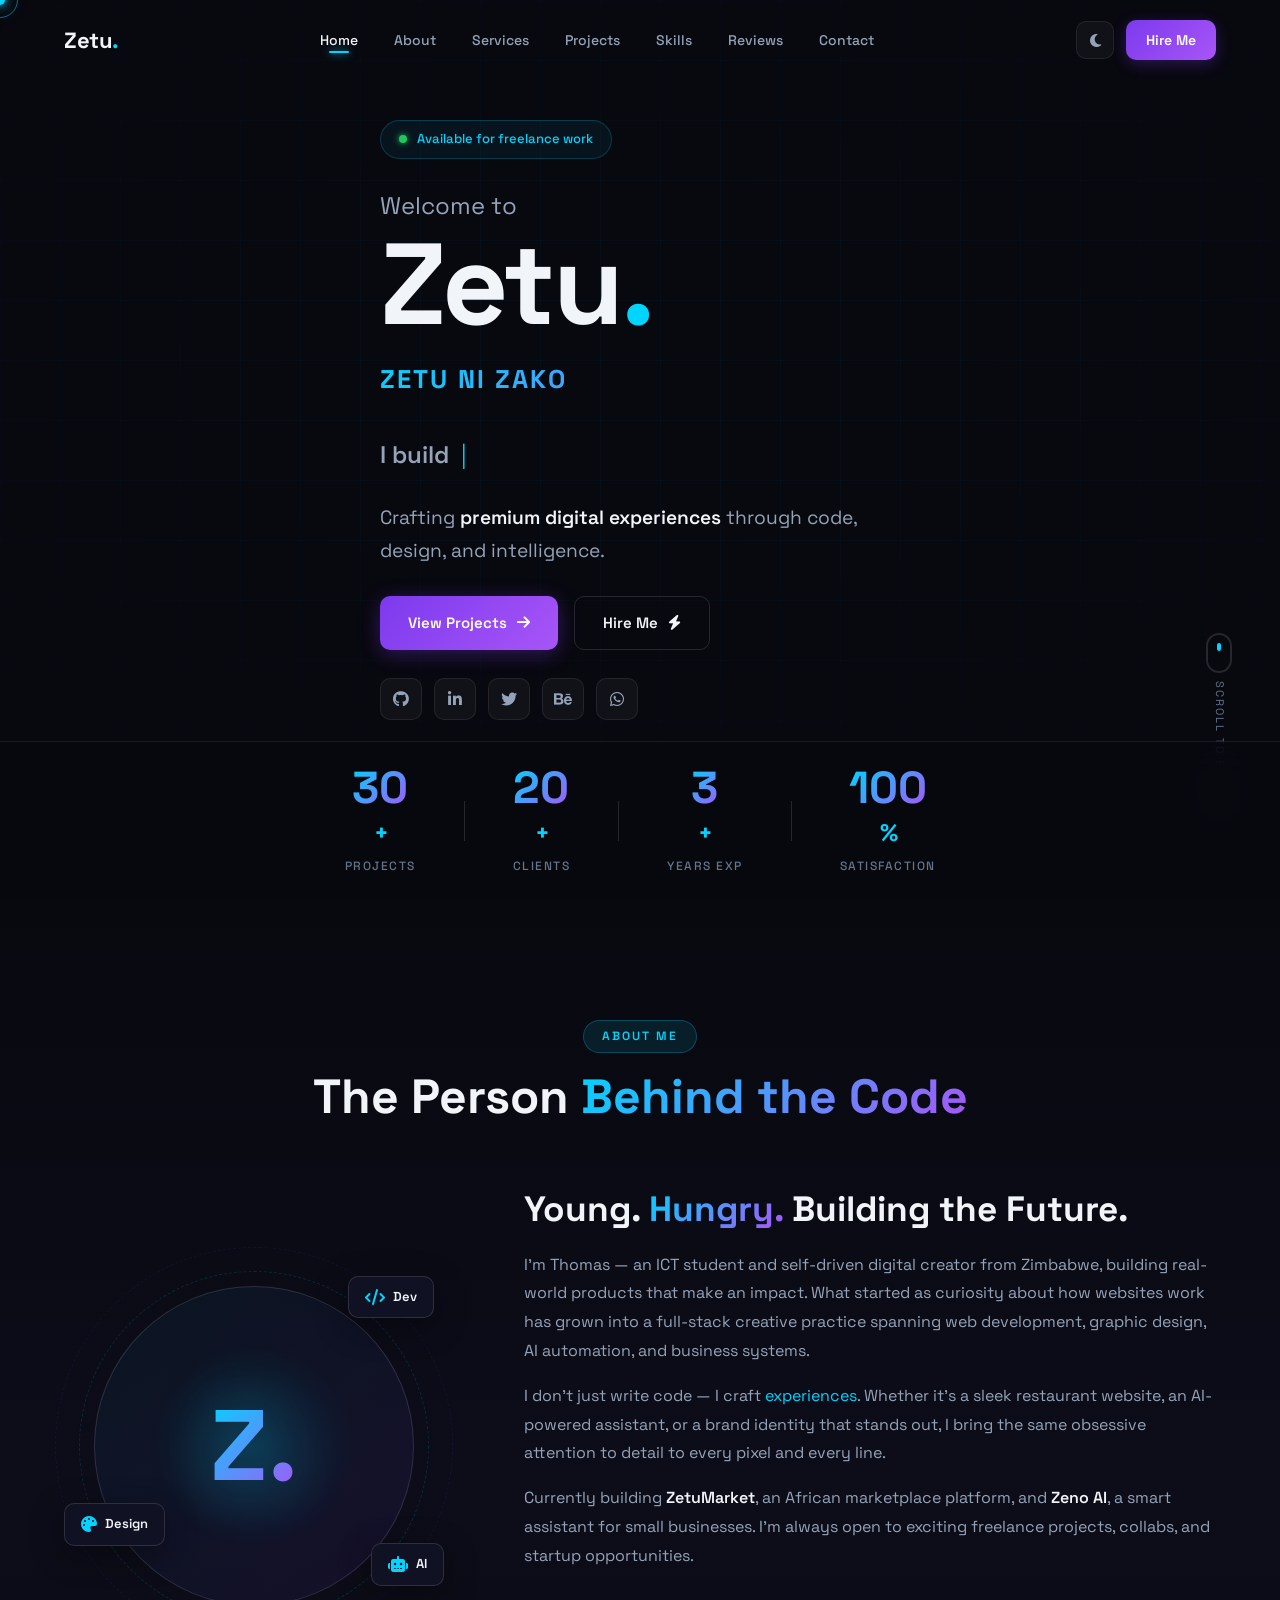
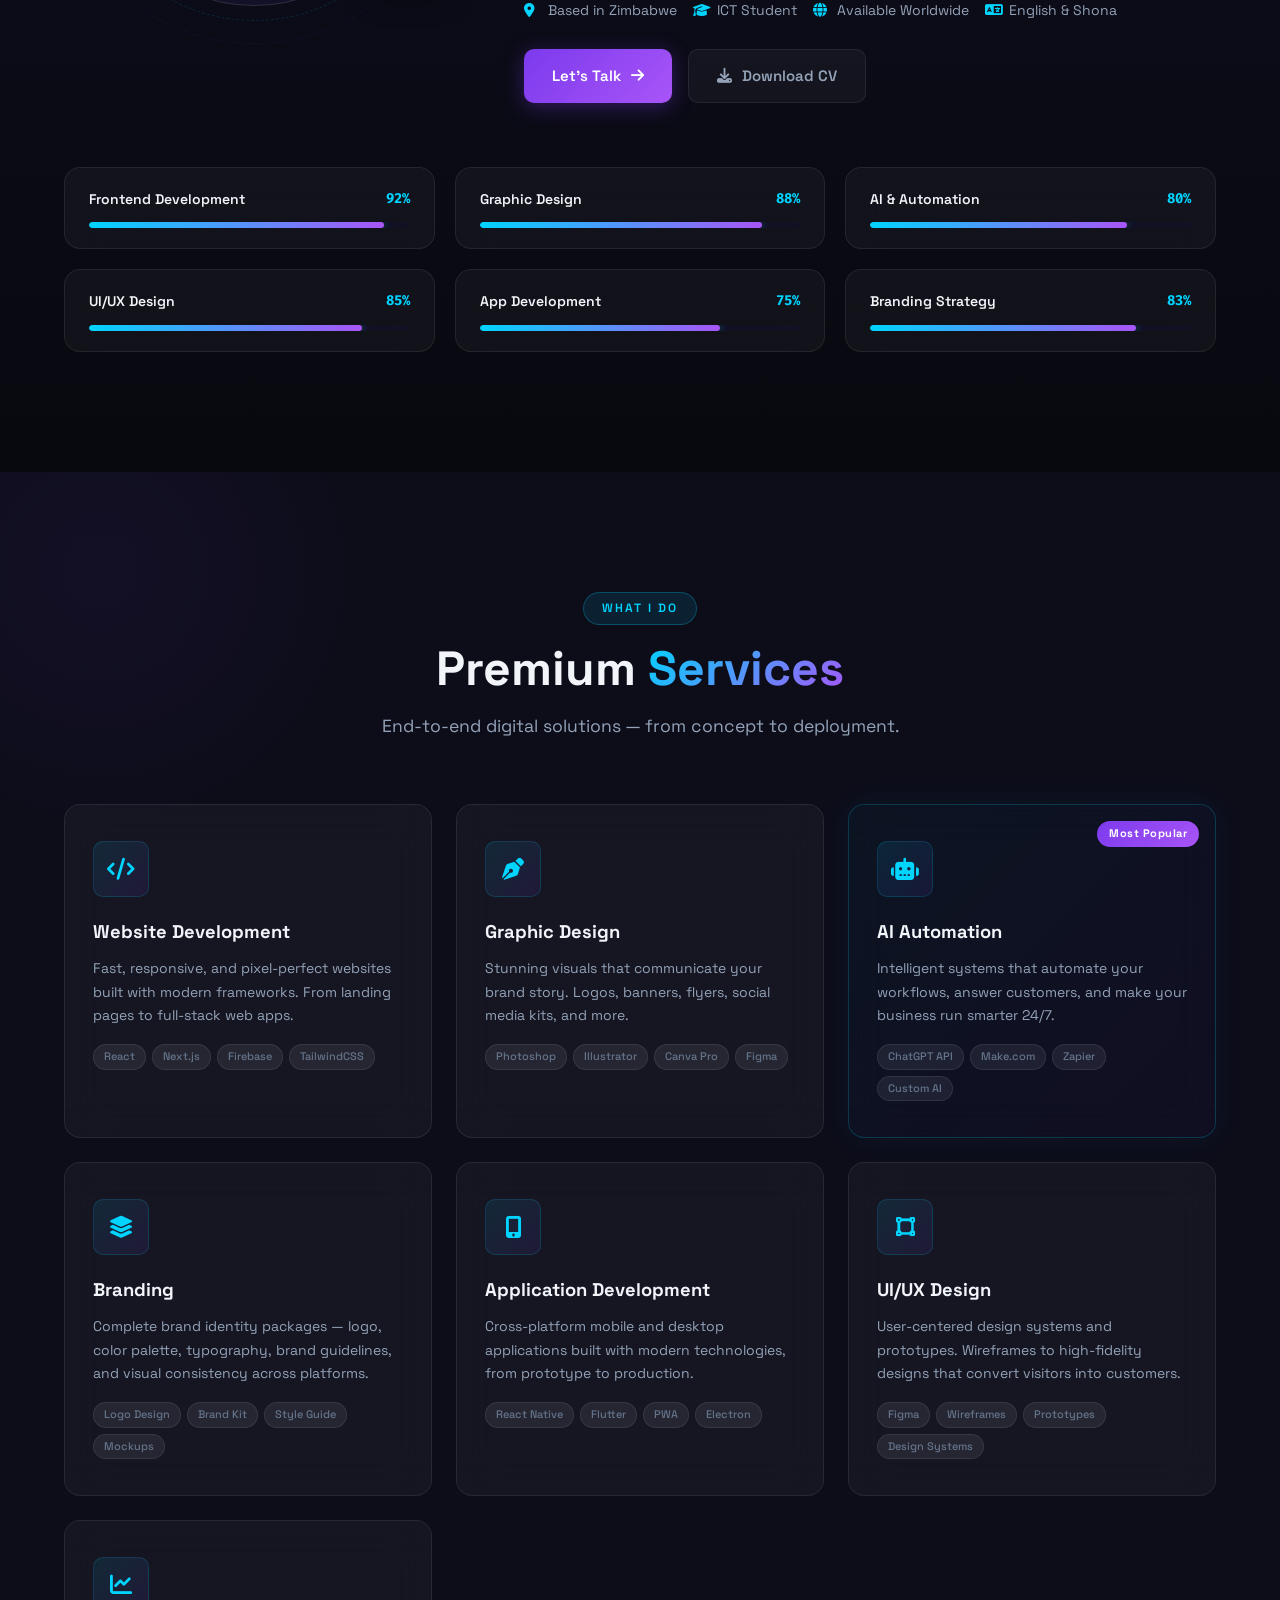
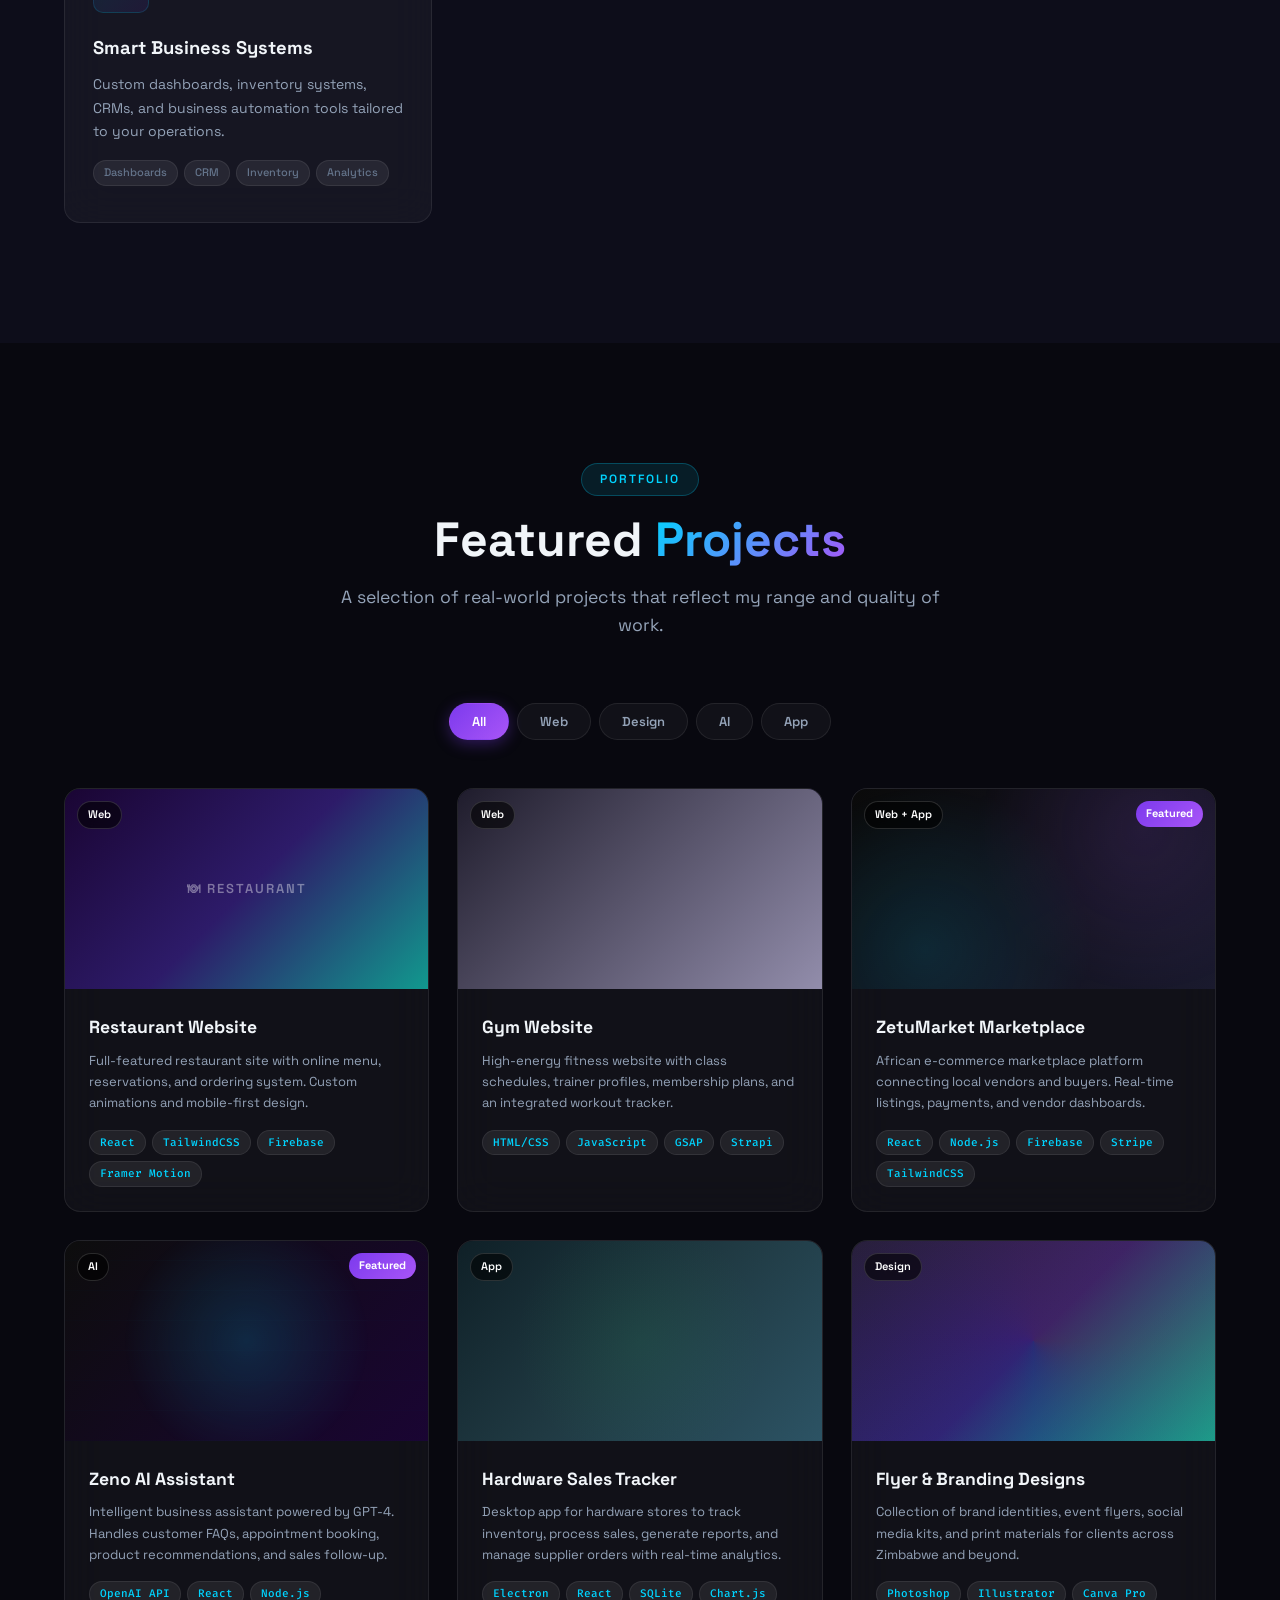
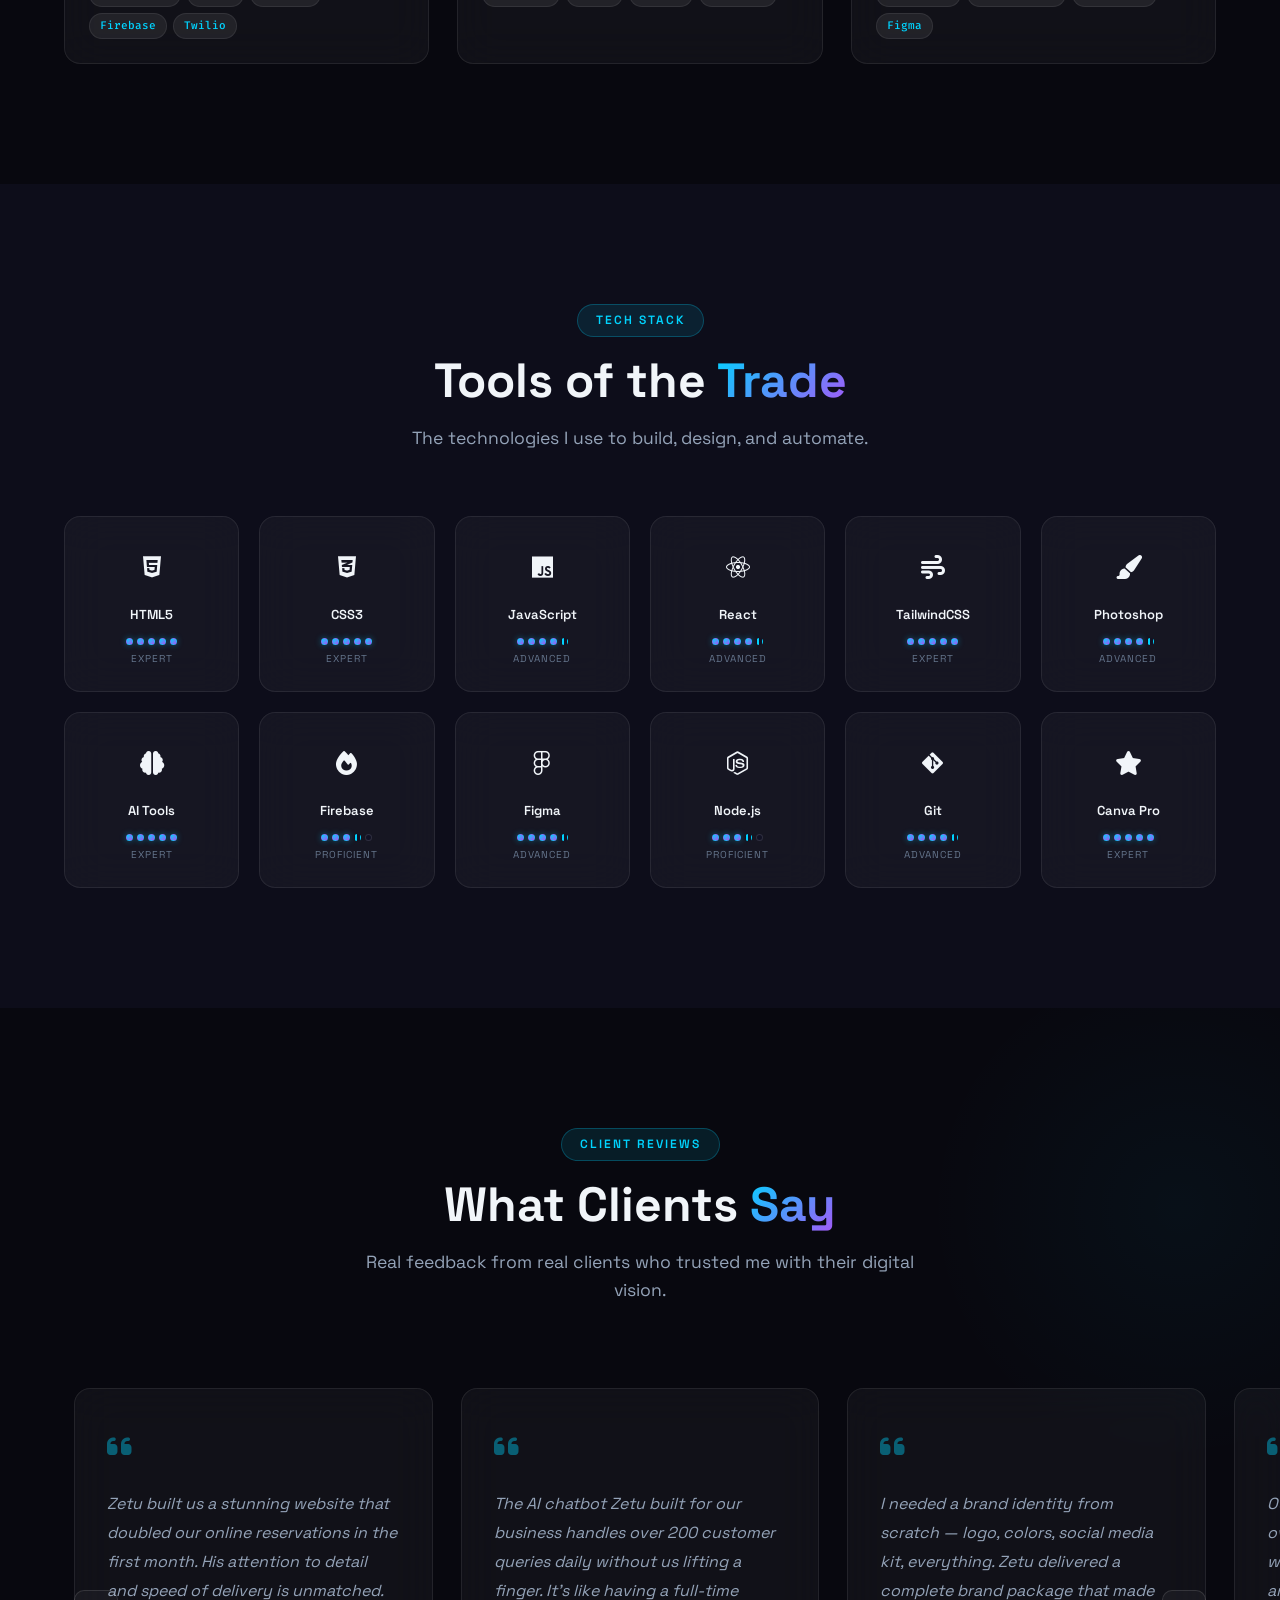
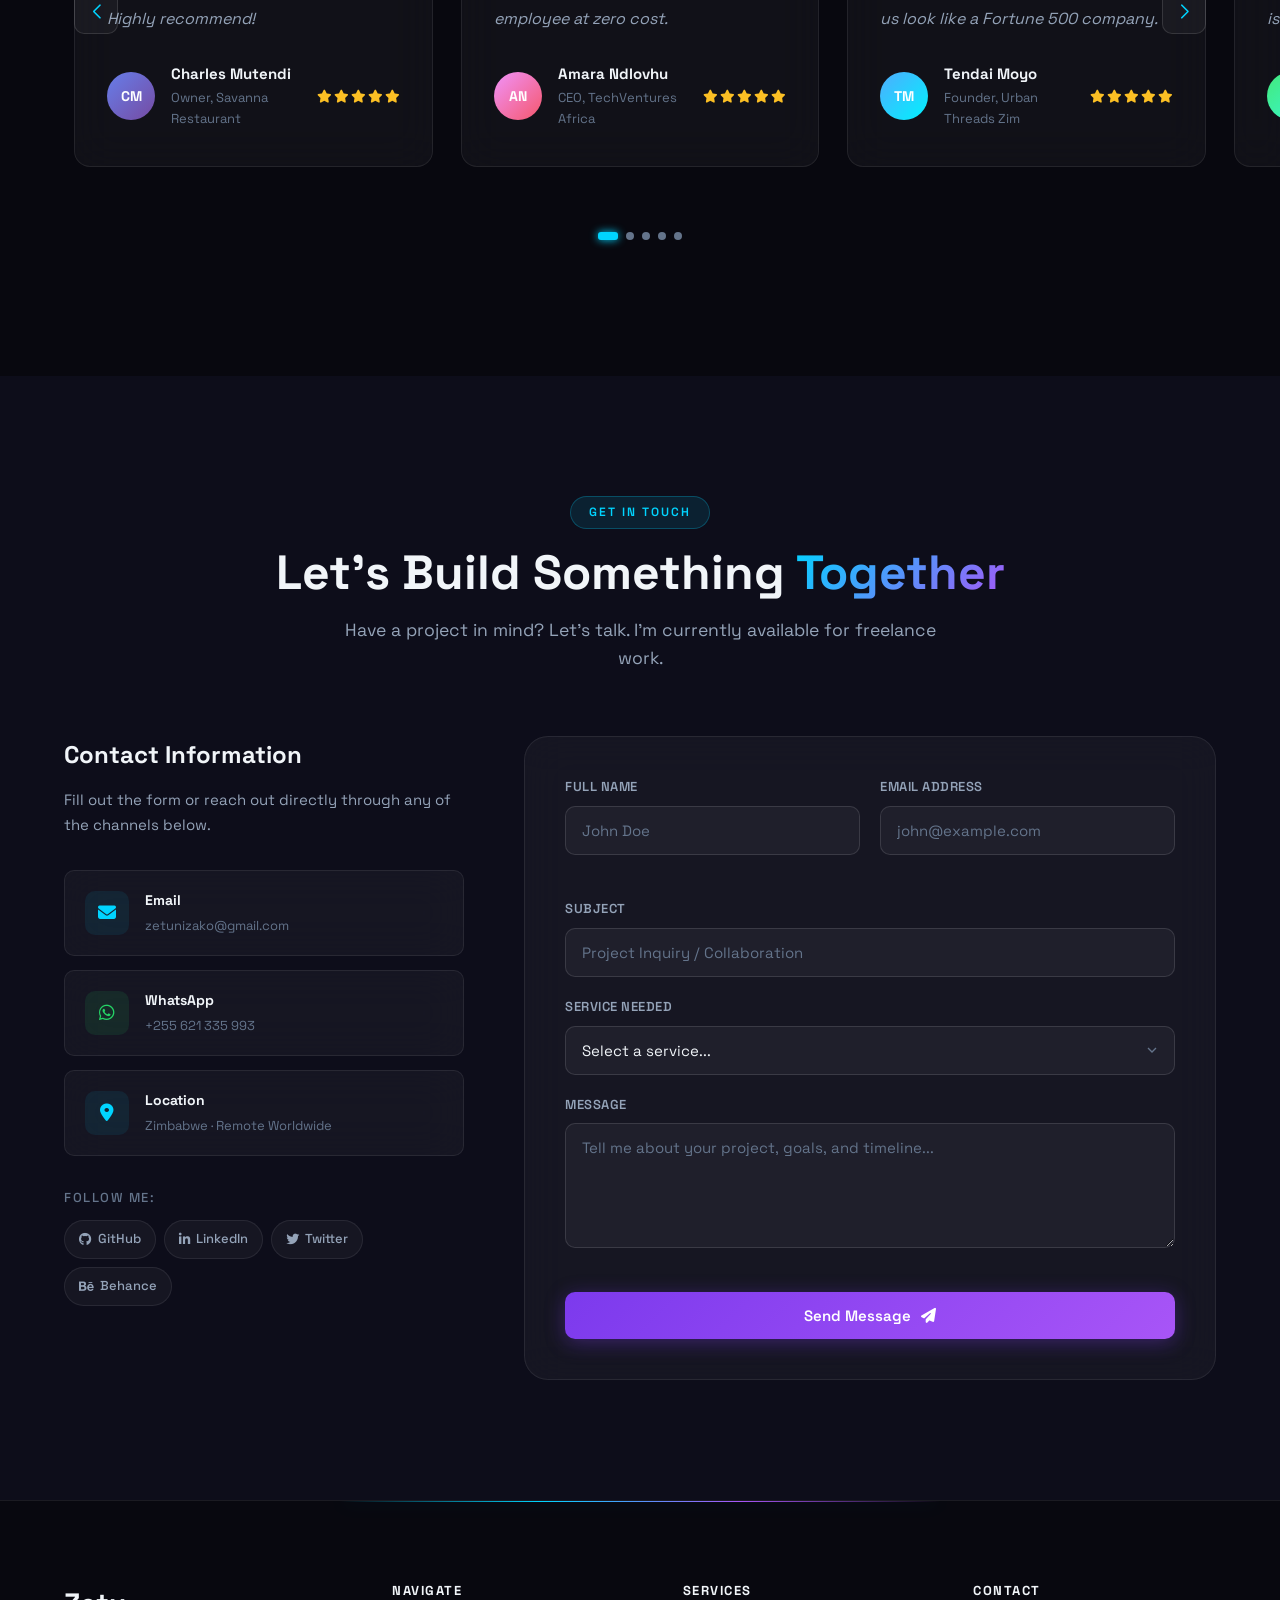
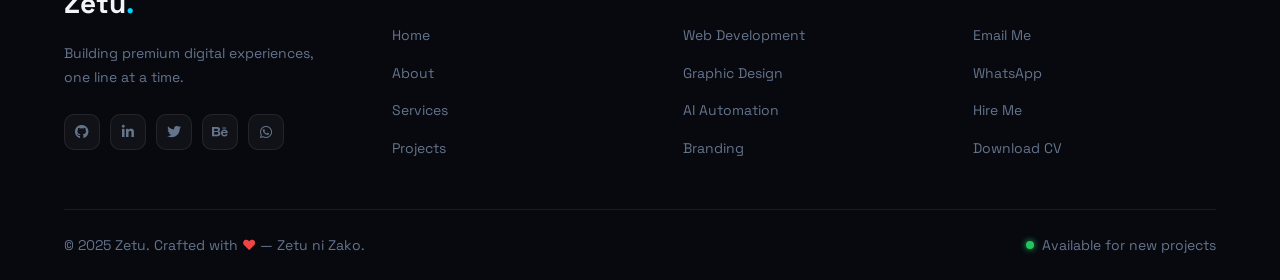
==== index.html @ 1395c2ac "Add files via upload" ====
<!DOCTYPE html>
<html lang="en" data-theme="dark">
<head>
  <meta charset="UTF-8" />
  <meta name="viewport" content="width=device-width, initial-scale=1.0" />
  <title>Zetu — Premium Digital Agency | Zetu ni Zako</title>
  <meta name="description" content="Zetu — Frontend Developer, Graphic Designer, AI Automation Builder. Zetu ni Zako. Building premium digital experiences." />

  <!-- Fonts -->
  <link rel="preconnect" href="https://fonts.googleapis.com" />
  <link rel="preconnect" href="https://fonts.gstatic.com" crossorigin />
  <link href="https://fonts.googleapis.com/css2?family=Inter:wght@300;400;500;600;700;800;900&family=Space+Grotesk:wght@300;400;500;600;700&family=Fira+Code:wght@400;500&display=swap" rel="stylesheet" />

  <!-- Icons -->
  <link rel="stylesheet" href="https://cdnjs.cloudflare.com/ajax/libs/font-awesome/6.5.0/css/all.min.css" />

  <!-- AOS Scroll Animations -->
  <link rel="stylesheet" href="https://unpkg.com/aos@2.3.1/dist/aos.css" />

  <!-- Swiper Slider -->
  <link rel="stylesheet" href="https://cdn.jsdelivr.net/npm/swiper@11/swiper-bundle.min.css" />

  <link rel="stylesheet" href="css/style.css" />
</head>
<body>

  <!-- ═══════════════════════════════════════════════
       LOADING SCREEN
  ═══════════════════════════════════════════════ -->
  <div id="loader">
    <div class="loader-inner">
      <div class="loader-logo">
        <span class="loader-t">Z</span><span class="loader-dot">.</span>
      </div>
      <div class="loader-bar">
        <div class="loader-fill"></div>
      </div>
      <p class="loader-text">Initializing Experience...</p>
    </div>
  </div>

  <!-- CUSTOM CURSOR -->
  <div id="cursor"></div>
  <div id="cursor-follower"></div>

  <!-- ═══════════════════════════════════════════════
       NAVIGATION
  ═══════════════════════════════════════════════ -->
  <nav id="navbar">
    <div class="nav-container">
      <a href="#home" class="nav-logo">
        <span class="logo-text">Zetu<span class="logo-dot">.</span></span>
      </a>

      <ul class="nav-links" id="nav-links">
        <li><a href="#home" class="nav-link active">Home</a></li>
        <li><a href="#about" class="nav-link">About</a></li>
        <li><a href="#services" class="nav-link">Services</a></li>
        <li><a href="#projects" class="nav-link">Projects</a></li>
        <li><a href="#skills" class="nav-link">Skills</a></li>
        <li><a href="#testimonials" class="nav-link">Reviews</a></li>
        <li><a href="#contact" class="nav-link">Contact</a></li>
      </ul>

      <div class="nav-actions">
        <button id="theme-toggle" class="theme-btn" aria-label="Toggle theme">
          <i class="fas fa-moon" id="theme-icon"></i>
        </button>
        <a href="#contact" class="nav-cta">Hire Me</a>
        <button class="hamburger" id="hamburger" aria-label="Menu">
          <span></span><span></span><span></span>
        </button>
      </div>
    </div>
  </nav>

  <!-- ═══════════════════════════════════════════════
       HERO SECTION
  ═══════════════════════════════════════════════ -->
  <section id="home" class="hero">
    <canvas id="particles-canvas"></canvas>
    <div class="hero-grid-overlay"></div>

    <div class="hero-container">
      <div class="hero-badge">
        <span class="badge-dot"></span>
        Available for freelance work
      </div>

      <h1 class="hero-title">
        <span class="hero-greeting">Welcome to</span>
        <span class="hero-name">Zetu<span class="hero-period">.</span></span>
      </h1>
      <p class="hero-slogan gradient-text">Zetu ni Zako</p>

      <div class="hero-roles">
        <span class="role-prefix">I build</span>
        <div class="typing-wrapper">
          <span id="typed-text" class="typed-text"></span>
          <span class="cursor-blink">|</span>
        </div>
      </div>

      <p class="hero-tagline">
        Crafting <span class="highlight">premium digital experiences</span> through code, design, and intelligence.
      </p>

      <div class="hero-cta">
        <a href="#projects" class="btn btn-primary">
          <span>View Projects</span>
          <i class="fas fa-arrow-right"></i>
        </a>
        <a href="#contact" class="btn btn-outline">
          <span>Hire Me</span>
          <i class="fas fa-bolt"></i>
        </a>
      </div>

      <div class="hero-socials">
        <a href="#" class="social-link" aria-label="GitHub"><i class="fab fa-github"></i></a>
        <a href="#" class="social-link" aria-label="LinkedIn"><i class="fab fa-linkedin-in"></i></a>
        <a href="#" class="social-link" aria-label="Twitter"><i class="fab fa-twitter"></i></a>
        <a href="#" class="social-link" aria-label="Behance"><i class="fab fa-behance"></i></a>
        <a href="https://wa.me/255621335993" class="social-link" aria-label="WhatsApp"><i class="fab fa-whatsapp"></i></a>
      </div>
    </div>

    <div class="hero-scroll-hint">
      <div class="scroll-mouse">
        <div class="scroll-wheel"></div>
      </div>
      <span>Scroll to explore</span>
    </div>

    <!-- Hero Stats -->
    <div class="hero-stats">
      <div class="stat-item">
        <span class="stat-num" data-target="30">0</span><span class="stat-plus">+</span>
        <span class="stat-label">Projects</span>
      </div>
      <div class="stat-divider"></div>
      <div class="stat-item">
        <span class="stat-num" data-target="20">0</span><span class="stat-plus">+</span>
        <span class="stat-label">Clients</span>
      </div>
      <div class="stat-divider"></div>
      <div class="stat-item">
        <span class="stat-num" data-target="3">0</span><span class="stat-plus">+</span>
        <span class="stat-label">Years Exp</span>
      </div>
      <div class="stat-divider"></div>
      <div class="stat-item">
        <span class="stat-num" data-target="100">0</span><span class="stat-plus">%</span>
        <span class="stat-label">Satisfaction</span>
      </div>
    </div>
  </section>

  <!-- ═══════════════════════════════════════════════
       ABOUT SECTION
  ═══════════════════════════════════════════════ -->
  <section id="about" class="about section">
    <div class="container">
      <div class="section-header" data-aos="fade-up">
        <span class="section-tag">About Me</span>
        <h2 class="section-title">The Person <span class="gradient-text">Behind the Code</span></h2>
      </div>

      <div class="about-grid">
        <div class="about-visual" data-aos="fade-right">
          <div class="about-img-wrapper">
            <div class="about-img-placeholder">
              <div class="avatar-glow"></div>
              <div class="avatar-ring ring-1"></div>
              <div class="avatar-ring ring-2"></div>
              <div class="avatar-initials">Z.</div>
            </div>
            <div class="about-badge-float badge-1">
              <i class="fas fa-code"></i>
              <span>Dev</span>
            </div>
            <div class="about-badge-float badge-2">
              <i class="fas fa-robot"></i>
              <span>AI</span>
            </div>
            <div class="about-badge-float badge-3">
              <i class="fas fa-palette"></i>
              <span>Design</span>
            </div>
          </div>
        </div>

        <div class="about-content" data-aos="fade-left">
          <h3 class="about-heading">Young. <span class="gradient-text">Hungry.</span> Building the Future.</h3>
          <p class="about-text">
            I'm Thomas — an ICT student and self-driven digital creator from Zimbabwe, building real-world products that make an impact. What started as curiosity about how websites work has grown into a full-stack creative practice spanning web development, graphic design, AI automation, and business systems.
          </p>
          <p class="about-text">
            I don't just write code — I craft <em>experiences</em>. Whether it's a sleek restaurant website, an AI-powered assistant, or a brand identity that stands out, I bring the same obsessive attention to detail to every pixel and every line.
          </p>
          <p class="about-text">
            Currently building <strong>ZetuMarket</strong>, an African marketplace platform, and <strong>Zeno AI</strong>, a smart assistant for small businesses. I'm always open to exciting freelance projects, collabs, and startup opportunities.
          </p>

          <div class="about-facts">
            <div class="fact-item">
              <i class="fas fa-map-marker-alt"></i>
              <span>Based in Zimbabwe</span>
            </div>
            <div class="fact-item">
              <i class="fas fa-graduation-cap"></i>
              <span>ICT Student</span>
            </div>
            <div class="fact-item">
              <i class="fas fa-globe"></i>
              <span>Available Worldwide</span>
            </div>
            <div class="fact-item">
              <i class="fas fa-language"></i>
              <span>English & Shona</span>
            </div>
          </div>

          <div class="about-actions">
            <a href="#contact" class="btn btn-primary">
              <span>Let's Talk</span>
              <i class="fas fa-arrow-right"></i>
            </a>
            <a href="#" class="btn btn-ghost">
              <i class="fas fa-download"></i>
              <span>Download CV</span>
            </a>
          </div>
        </div>
      </div>

      <!-- Skills progress -->
      <div class="skills-progress-grid" data-aos="fade-up" data-aos-delay="200">
        <div class="progress-card glass">
          <div class="progress-header">
            <span class="progress-label">Frontend Development</span>
            <span class="progress-pct">92%</span>
          </div>
          <div class="progress-bar"><div class="progress-fill" data-width="92"></div></div>
        </div>
        <div class="progress-card glass">
          <div class="progress-header">
            <span class="progress-label">Graphic Design</span>
            <span class="progress-pct">88%</span>
          </div>
          <div class="progress-bar"><div class="progress-fill" data-width="88"></div></div>
        </div>
        <div class="progress-card glass">
          <div class="progress-header">
            <span class="progress-label">AI & Automation</span>
            <span class="progress-pct">80%</span>
          </div>
          <div class="progress-bar"><div class="progress-fill" data-width="80"></div></div>
        </div>
        <div class="progress-card glass">
          <div class="progress-header">
            <span class="progress-label">UI/UX Design</span>
            <span class="progress-pct">85%</span>
          </div>
          <div class="progress-bar"><div class="progress-fill" data-width="85"></div></div>
        </div>
        <div class="progress-card glass">
          <div class="progress-header">
            <span class="progress-label">App Development</span>
            <span class="progress-pct">75%</span>
          </div>
          <div class="progress-bar"><div class="progress-fill" data-width="75"></div></div>
        </div>
        <div class="progress-card glass">
          <div class="progress-header">
            <span class="progress-label">Branding Strategy</span>
            <span class="progress-pct">83%</span>
          </div>
          <div class="progress-bar"><div class="progress-fill" data-width="83"></div></div>
        </div>
      </div>
    </div>
  </section>

  <!-- ═══════════════════════════════════════════════
       SERVICES SECTION
  ═══════════════════════════════════════════════ -->
  <section id="services" class="services section">
    <div class="container">
      <div class="section-header" data-aos="fade-up">
        <span class="section-tag">What I Do</span>
        <h2 class="section-title">Premium <span class="gradient-text">Services</span></h2>
        <p class="section-sub">End-to-end digital solutions — from concept to deployment.</p>
      </div>

      <div class="services-grid">

        <div class="service-card glass" data-aos="fade-up" data-aos-delay="0">
          <div class="service-icon-wrap">
            <div class="service-icon">
              <i class="fas fa-code"></i>
            </div>
            <div class="service-icon-glow"></div>
          </div>
          <h3 class="service-title">Website Development</h3>
          <p class="service-desc">Fast, responsive, and pixel-perfect websites built with modern frameworks. From landing pages to full-stack web apps.</p>
          <ul class="service-tags">
            <li>React</li><li>Next.js</li><li>Firebase</li><li>TailwindCSS</li>
          </ul>
          <div class="service-arrow"><i class="fas fa-arrow-up-right"></i></div>
        </div>

        <div class="service-card glass" data-aos="fade-up" data-aos-delay="80">
          <div class="service-icon-wrap">
            <div class="service-icon">
              <i class="fas fa-pen-nib"></i>
            </div>
            <div class="service-icon-glow"></div>
          </div>
          <h3 class="service-title">Graphic Design</h3>
          <p class="service-desc">Stunning visuals that communicate your brand story. Logos, banners, flyers, social media kits, and more.</p>
          <ul class="service-tags">
            <li>Photoshop</li><li>Illustrator</li><li>Canva Pro</li><li>Figma</li>
          </ul>
          <div class="service-arrow"><i class="fas fa-arrow-up-right"></i></div>
        </div>

        <div class="service-card glass featured" data-aos="fade-up" data-aos-delay="160">
          <div class="service-featured-badge">Most Popular</div>
          <div class="service-icon-wrap">
            <div class="service-icon">
              <i class="fas fa-robot"></i>
            </div>
            <div class="service-icon-glow"></div>
          </div>
          <h3 class="service-title">AI Automation</h3>
          <p class="service-desc">Intelligent systems that automate your workflows, answer customers, and make your business run smarter 24/7.</p>
          <ul class="service-tags">
            <li>ChatGPT API</li><li>Make.com</li><li>Zapier</li><li>Custom AI</li>
          </ul>
          <div class="service-arrow"><i class="fas fa-arrow-up-right"></i></div>
        </div>

        <div class="service-card glass" data-aos="fade-up" data-aos-delay="240">
          <div class="service-icon-wrap">
            <div class="service-icon">
              <i class="fas fa-layer-group"></i>
            </div>
            <div class="service-icon-glow"></div>
          </div>
          <h3 class="service-title">Branding</h3>
          <p class="service-desc">Complete brand identity packages — logo, color palette, typography, brand guidelines, and visual consistency across platforms.</p>
          <ul class="service-tags">
            <li>Logo Design</li><li>Brand Kit</li><li>Style Guide</li><li>Mockups</li>
          </ul>
          <div class="service-arrow"><i class="fas fa-arrow-up-right"></i></div>
        </div>

        <div class="service-card glass" data-aos="fade-up" data-aos-delay="320">
          <div class="service-icon-wrap">
            <div class="service-icon">
              <i class="fas fa-mobile-alt"></i>
            </div>
            <div class="service-icon-glow"></div>
          </div>
          <h3 class="service-title">Application Development</h3>
          <p class="service-desc">Cross-platform mobile and desktop applications built with modern technologies, from prototype to production.</p>
          <ul class="service-tags">
            <li>React Native</li><li>Flutter</li><li>PWA</li><li>Electron</li>
          </ul>
          <div class="service-arrow"><i class="fas fa-arrow-up-right"></i></div>
        </div>

        <div class="service-card glass" data-aos="fade-up" data-aos-delay="400">
          <div class="service-icon-wrap">
            <div class="service-icon">
              <i class="fas fa-vector-square"></i>
            </div>
            <div class="service-icon-glow"></div>
          </div>
          <h3 class="service-title">UI/UX Design</h3>
          <p class="service-desc">User-centered design systems and prototypes. Wireframes to high-fidelity designs that convert visitors into customers.</p>
          <ul class="service-tags">
            <li>Figma</li><li>Wireframes</li><li>Prototypes</li><li>Design Systems</li>
          </ul>
          <div class="service-arrow"><i class="fas fa-arrow-up-right"></i></div>
        </div>

        <div class="service-card glass" data-aos="fade-up" data-aos-delay="480">
          <div class="service-icon-wrap">
            <div class="service-icon">
              <i class="fas fa-chart-line"></i>
            </div>
            <div class="service-icon-glow"></div>
          </div>
          <h3 class="service-title">Smart Business Systems</h3>
          <p class="service-desc">Custom dashboards, inventory systems, CRMs, and business automation tools tailored to your operations.</p>
          <ul class="service-tags">
            <li>Dashboards</li><li>CRM</li><li>Inventory</li><li>Analytics</li>
          </ul>
          <div class="service-arrow"><i class="fas fa-arrow-up-right"></i></div>
        </div>

      </div>
    </div>
  </section>

  <!-- ═══════════════════════════════════════════════
       PROJECTS SECTION
  ═══════════════════════════════════════════════ -->
  <section id="projects" class="projects section">
    <div class="container">
      <div class="section-header" data-aos="fade-up">
        <span class="section-tag">Portfolio</span>
        <h2 class="section-title">Featured <span class="gradient-text">Projects</span></h2>
        <p class="section-sub">A selection of real-world projects that reflect my range and quality of work.</p>
      </div>

      <div class="projects-filter" data-aos="fade-up" data-aos-delay="100">
        <button class="filter-btn active" data-filter="all">All</button>
        <button class="filter-btn" data-filter="web">Web</button>
        <button class="filter-btn" data-filter="design">Design</button>
        <button class="filter-btn" data-filter="ai">AI</button>
        <button class="filter-btn" data-filter="app">App</button>
      </div>

      <div class="projects-grid" id="projects-grid">

        <div class="project-card glass" data-category="web" data-aos="fade-up" data-aos-delay="0">
          <div class="project-preview">
            <div class="project-preview-bg restaurant"></div>
            <div class="project-overlay">
              <div class="project-links">
                <a href="#" class="project-link-btn"><i class="fas fa-external-link-alt"></i> Live Demo</a>
                <a href="#" class="project-link-btn outline"><i class="fab fa-github"></i> Source</a>
              </div>
            </div>
            <div class="project-category-badge">Web</div>
          </div>
          <div class="project-info">
            <h3 class="project-title">Restaurant Website</h3>
            <p class="project-desc">Full-featured restaurant site with online menu, reservations, and ordering system. Custom animations and mobile-first design.</p>
            <div class="project-stack">
              <span>React</span><span>TailwindCSS</span><span>Firebase</span><span>Framer Motion</span>
            </div>
          </div>
        </div>

        <div class="project-card glass" data-category="web" data-aos="fade-up" data-aos-delay="80">
          <div class="project-preview">
            <div class="project-preview-bg gym"></div>
            <div class="project-overlay">
              <div class="project-links">
                <a href="#" class="project-link-btn"><i class="fas fa-external-link-alt"></i> Live Demo</a>
                <a href="#" class="project-link-btn outline"><i class="fab fa-github"></i> Source</a>
              </div>
            </div>
            <div class="project-category-badge">Web</div>
          </div>
          <div class="project-info">
            <h3 class="project-title">Gym Website</h3>
            <p class="project-desc">High-energy fitness website with class schedules, trainer profiles, membership plans, and an integrated workout tracker.</p>
            <div class="project-stack">
              <span>HTML/CSS</span><span>JavaScript</span><span>GSAP</span><span>Strapi</span>
            </div>
          </div>
        </div>

        <div class="project-card glass featured-project" data-category="web" data-aos="fade-up" data-aos-delay="160">
          <div class="project-preview">
            <div class="project-preview-bg marketplace"></div>
            <div class="project-overlay">
              <div class="project-links">
                <a href="#" class="project-link-btn"><i class="fas fa-external-link-alt"></i> Live Demo</a>
                <a href="#" class="project-link-btn outline"><i class="fab fa-github"></i> Source</a>
              </div>
            </div>
            <div class="project-category-badge">Web + App</div>
            <div class="project-featured-tag">Featured</div>
          </div>
          <div class="project-info">
            <h3 class="project-title">ZetuMarket Marketplace</h3>
            <p class="project-desc">African e-commerce marketplace platform connecting local vendors and buyers. Real-time listings, payments, and vendor dashboards.</p>
            <div class="project-stack">
              <span>React</span><span>Node.js</span><span>Firebase</span><span>Stripe</span><span>TailwindCSS</span>
            </div>
          </div>
        </div>

        <div class="project-card glass featured-project" data-category="ai" data-aos="fade-up" data-aos-delay="240">
          <div class="project-preview">
            <div class="project-preview-bg ai-assistant"></div>
            <div class="project-overlay">
              <div class="project-links">
                <a href="#" class="project-link-btn"><i class="fas fa-external-link-alt"></i> Live Demo</a>
                <a href="#" class="project-link-btn outline"><i class="fab fa-github"></i> Source</a>
              </div>
            </div>
            <div class="project-category-badge">AI</div>
            <div class="project-featured-tag">Featured</div>
          </div>
          <div class="project-info">
            <h3 class="project-title">Zeno AI Assistant</h3>
            <p class="project-desc">Intelligent business assistant powered by GPT-4. Handles customer FAQs, appointment booking, product recommendations, and sales follow-up.</p>
            <div class="project-stack">
              <span>OpenAI API</span><span>React</span><span>Node.js</span><span>Firebase</span><span>Twilio</span>
            </div>
          </div>
        </div>

        <div class="project-card glass" data-category="app" data-aos="fade-up" data-aos-delay="320">
          <div class="project-preview">
            <div class="project-preview-bg hardware"></div>
            <div class="project-overlay">
              <div class="project-links">
                <a href="#" class="project-link-btn"><i class="fas fa-external-link-alt"></i> Live Demo</a>
                <a href="#" class="project-link-btn outline"><i class="fab fa-github"></i> Source</a>
              </div>
            </div>
            <div class="project-category-badge">App</div>
          </div>
          <div class="project-info">
            <h3 class="project-title">Hardware Sales Tracker</h3>
            <p class="project-desc">Desktop app for hardware stores to track inventory, process sales, generate reports, and manage supplier orders with real-time analytics.</p>
            <div class="project-stack">
              <span>Electron</span><span>React</span><span>SQLite</span><span>Chart.js</span>
            </div>
          </div>
        </div>

        <div class="project-card glass" data-category="design" data-aos="fade-up" data-aos-delay="400">
          <div class="project-preview">
            <div class="project-preview-bg branding"></div>
            <div class="project-overlay">
              <div class="project-links">
                <a href="#" class="project-link-btn"><i class="fas fa-external-link-alt"></i> View Gallery</a>
                <a href="#" class="project-link-btn outline"><i class="fab fa-behance"></i> Behance</a>
              </div>
            </div>
            <div class="project-category-badge">Design</div>
          </div>
          <div class="project-info">
            <h3 class="project-title">Flyer & Branding Designs</h3>
            <p class="project-desc">Collection of brand identities, event flyers, social media kits, and print materials for clients across Zimbabwe and beyond.</p>
            <div class="project-stack">
              <span>Photoshop</span><span>Illustrator</span><span>Canva Pro</span><span>Figma</span>
            </div>
          </div>
        </div>

      </div>
    </div>
  </section>

  <!-- ═══════════════════════════════════════════════
       SKILLS / TECH STACK SECTION
  ═══════════════════════════════════════════════ -->
  <section id="skills" class="skills-section section">
    <div class="container">
      <div class="section-header" data-aos="fade-up">
        <span class="section-tag">Tech Stack</span>
        <h2 class="section-title">Tools of the <span class="gradient-text">Trade</span></h2>
        <p class="section-sub">The technologies I use to build, design, and automate.</p>
      </div>

      <div class="skills-orbit-wrapper" data-aos="fade-up" data-aos-delay="100">
        <div class="skills-cards-grid">

          <div class="skill-card glass" data-aos="zoom-in" data-aos-delay="0">
            <div class="skill-icon html"><i class="fab fa-html5"></i></div>
            <span class="skill-name">HTML5</span>
            <div class="skill-level">
              <div class="skill-dots">
                <span class="dot filled"></span><span class="dot filled"></span><span class="dot filled"></span><span class="dot filled"></span><span class="dot filled"></span>
              </div>
              <span class="skill-level-text">Expert</span>
            </div>
          </div>

          <div class="skill-card glass" data-aos="zoom-in" data-aos-delay="50">
            <div class="skill-icon css"><i class="fab fa-css3-alt"></i></div>
            <span class="skill-name">CSS3</span>
            <div class="skill-level">
              <div class="skill-dots">
                <span class="dot filled"></span><span class="dot filled"></span><span class="dot filled"></span><span class="dot filled"></span><span class="dot filled"></span>
              </div>
              <span class="skill-level-text">Expert</span>
            </div>
          </div>

          <div class="skill-card glass" data-aos="zoom-in" data-aos-delay="100">
            <div class="skill-icon js"><i class="fab fa-js"></i></div>
            <span class="skill-name">JavaScript</span>
            <div class="skill-level">
              <div class="skill-dots">
                <span class="dot filled"></span><span class="dot filled"></span><span class="dot filled"></span><span class="dot filled"></span><span class="dot half"></span>
              </div>
              <span class="skill-level-text">Advanced</span>
            </div>
          </div>

          <div class="skill-card glass" data-aos="zoom-in" data-aos-delay="150">
            <div class="skill-icon react"><i class="fab fa-react"></i></div>
            <span class="skill-name">React</span>
            <div class="skill-level">
              <div class="skill-dots">
                <span class="dot filled"></span><span class="dot filled"></span><span class="dot filled"></span><span class="dot filled"></span><span class="dot half"></span>
              </div>
              <span class="skill-level-text">Advanced</span>
            </div>
          </div>

          <div class="skill-card glass" data-aos="zoom-in" data-aos-delay="200">
            <div class="skill-icon tailwind"><i class="fas fa-wind"></i></div>
            <span class="skill-name">TailwindCSS</span>
            <div class="skill-level">
              <div class="skill-dots">
                <span class="dot filled"></span><span class="dot filled"></span><span class="dot filled"></span><span class="dot filled"></span><span class="dot filled"></span>
              </div>
              <span class="skill-level-text">Expert</span>
            </div>
          </div>

          <div class="skill-card glass" data-aos="zoom-in" data-aos-delay="250">
            <div class="skill-icon ps"><i class="fas fa-paint-brush"></i></div>
            <span class="skill-name">Photoshop</span>
            <div class="skill-level">
              <div class="skill-dots">
                <span class="dot filled"></span><span class="dot filled"></span><span class="dot filled"></span><span class="dot filled"></span><span class="dot half"></span>
              </div>
              <span class="skill-level-text">Advanced</span>
            </div>
          </div>

          <div class="skill-card glass" data-aos="zoom-in" data-aos-delay="300">
            <div class="skill-icon ai-tools"><i class="fas fa-brain"></i></div>
            <span class="skill-name">AI Tools</span>
            <div class="skill-level">
              <div class="skill-dots">
                <span class="dot filled"></span><span class="dot filled"></span><span class="dot filled"></span><span class="dot filled"></span><span class="dot filled"></span>
              </div>
              <span class="skill-level-text">Expert</span>
            </div>
          </div>

          <div class="skill-card glass" data-aos="zoom-in" data-aos-delay="350">
            <div class="skill-icon firebase"><i class="fas fa-fire"></i></div>
            <span class="skill-name">Firebase</span>
            <div class="skill-level">
              <div class="skill-dots">
                <span class="dot filled"></span><span class="dot filled"></span><span class="dot filled"></span><span class="dot half"></span><span class="dot"></span>
              </div>
              <span class="skill-level-text">Proficient</span>
            </div>
          </div>

          <div class="skill-card glass" data-aos="zoom-in" data-aos-delay="400">
            <div class="skill-icon figma"><i class="fab fa-figma"></i></div>
            <span class="skill-name">Figma</span>
            <div class="skill-level">
              <div class="skill-dots">
                <span class="dot filled"></span><span class="dot filled"></span><span class="dot filled"></span><span class="dot filled"></span><span class="dot half"></span>
              </div>
              <span class="skill-level-text">Advanced</span>
            </div>
          </div>

          <div class="skill-card glass" data-aos="zoom-in" data-aos-delay="450">
            <div class="skill-icon node"><i class="fab fa-node-js"></i></div>
            <span class="skill-name">Node.js</span>
            <div class="skill-level">
              <div class="skill-dots">
                <span class="dot filled"></span><span class="dot filled"></span><span class="dot filled"></span><span class="dot half"></span><span class="dot"></span>
              </div>
              <span class="skill-level-text">Proficient</span>
            </div>
          </div>

          <div class="skill-card glass" data-aos="zoom-in" data-aos-delay="500">
            <div class="skill-icon git"><i class="fab fa-git-alt"></i></div>
            <span class="skill-name">Git</span>
            <div class="skill-level">
              <div class="skill-dots">
                <span class="dot filled"></span><span class="dot filled"></span><span class="dot filled"></span><span class="dot filled"></span><span class="dot half"></span>
              </div>
              <span class="skill-level-text">Advanced</span>
            </div>
          </div>

          <div class="skill-card glass" data-aos="zoom-in" data-aos-delay="550">
            <div class="skill-icon canva"><i class="fas fa-star"></i></div>
            <span class="skill-name">Canva Pro</span>
            <div class="skill-level">
              <div class="skill-dots">
                <span class="dot filled"></span><span class="dot filled"></span><span class="dot filled"></span><span class="dot filled"></span><span class="dot filled"></span>
              </div>
              <span class="skill-level-text">Expert</span>
            </div>
          </div>

        </div>
      </div>
    </div>
  </section>

  <!-- ═══════════════════════════════════════════════
       TESTIMONIALS SECTION
  ═══════════════════════════════════════════════ -->
  <section id="testimonials" class="testimonials section">
    <div class="container">
      <div class="section-header" data-aos="fade-up">
        <span class="section-tag">Client Reviews</span>
        <h2 class="section-title">What Clients <span class="gradient-text">Say</span></h2>
        <p class="section-sub">Real feedback from real clients who trusted me with their digital vision.</p>
      </div>

      <div class="swiper testimonials-swiper" data-aos="fade-up" data-aos-delay="100">
        <div class="swiper-wrapper">

          <div class="swiper-slide">
            <div class="testimonial-card glass">
              <div class="testimonial-quote"><i class="fas fa-quote-left"></i></div>
              <p class="testimonial-text">Zetu built us a stunning website that doubled our online reservations in the first month. His attention to detail and speed of delivery is unmatched. Highly recommend!</p>
              <div class="testimonial-author">
                <div class="author-avatar" style="background: linear-gradient(135deg, #667eea, #764ba2);">CM</div>
                <div class="author-info">
                  <strong>Charles Mutendi</strong>
                  <span>Owner, Savanna Restaurant</span>
                </div>
                <div class="testimonial-stars">
                  <i class="fas fa-star"></i><i class="fas fa-star"></i><i class="fas fa-star"></i><i class="fas fa-star"></i><i class="fas fa-star"></i>
                </div>
              </div>
            </div>
          </div>

          <div class="swiper-slide">
            <div class="testimonial-card glass">
              <div class="testimonial-quote"><i class="fas fa-quote-left"></i></div>
              <p class="testimonial-text">The AI chatbot Zetu built for our business handles over 200 customer queries daily without us lifting a finger. It's like having a full-time employee at zero cost.</p>
              <div class="testimonial-author">
                <div class="author-avatar" style="background: linear-gradient(135deg, #f093fb, #f5576c);">AN</div>
                <div class="author-info">
                  <strong>Amara Ndlovhu</strong>
                  <span>CEO, TechVentures Africa</span>
                </div>
                <div class="testimonial-stars">
                  <i class="fas fa-star"></i><i class="fas fa-star"></i><i class="fas fa-star"></i><i class="fas fa-star"></i><i class="fas fa-star"></i>
                </div>
              </div>
            </div>
          </div>

          <div class="swiper-slide">
            <div class="testimonial-card glass">
              <div class="testimonial-quote"><i class="fas fa-quote-left"></i></div>
              <p class="testimonial-text">I needed a brand identity from scratch — logo, colors, social media kit, everything. Zetu delivered a complete brand package that made us look like a Fortune 500 company.</p>
              <div class="testimonial-author">
                <div class="author-avatar" style="background: linear-gradient(135deg, #4facfe, #00f2fe);">TM</div>
                <div class="author-info">
                  <strong>Tendai Moyo</strong>
                  <span>Founder, Urban Threads Zim</span>
                </div>
                <div class="testimonial-stars">
                  <i class="fas fa-star"></i><i class="fas fa-star"></i><i class="fas fa-star"></i><i class="fas fa-star"></i><i class="fas fa-star"></i>
                </div>
              </div>
            </div>
          </div>

          <div class="swiper-slide">
            <div class="testimonial-card glass">
              <div class="testimonial-quote"><i class="fas fa-quote-left"></i></div>
              <p class="testimonial-text">Our gym website went from zero to over 500 new member sign-ups in 6 weeks after launch. The design is fire and it works perfectly on mobile. Zetu is legendary.</p>
              <div class="testimonial-author">
                <div class="author-avatar" style="background: linear-gradient(135deg, #43e97b, #38f9d7);">RK</div>
                <div class="author-info">
                  <strong>Rudo Khumalo</strong>
                  <span>Manager, IronClad Fitness</span>
                </div>
                <div class="testimonial-stars">
                  <i class="fas fa-star"></i><i class="fas fa-star"></i><i class="fas fa-star"></i><i class="fas fa-star"></i><i class="fas fa-star"></i>
                </div>
              </div>
            </div>
          </div>

          <div class="swiper-slide">
            <div class="testimonial-card glass">
              <div class="testimonial-quote"><i class="fas fa-quote-left"></i></div>
              <p class="testimonial-text">The sales tracking system Zetu built completely transformed how we manage inventory. Reports that used to take hours now generate in seconds. Worth every penny and more.</p>
              <div class="testimonial-author">
                <div class="author-avatar" style="background: linear-gradient(135deg, #fa709a, #fee140);">PM</div>
                <div class="author-info">
                  <strong>Peter Mhike</strong>
                  <span>Director, BuildRight Hardware</span>
                </div>
                <div class="testimonial-stars">
                  <i class="fas fa-star"></i><i class="fas fa-star"></i><i class="fas fa-star"></i><i class="fas fa-star"></i><i class="fas fa-star"></i>
                </div>
              </div>
            </div>
          </div>

        </div>
        <div class="swiper-pagination"></div>
        <div class="swiper-button-prev"></div>
        <div class="swiper-button-next"></div>
      </div>
    </div>
  </section>

  <!-- ═══════════════════════════════════════════════
       CONTACT SECTION
  ═══════════════════════════════════════════════ -->
  <section id="contact" class="contact section">
    <div class="container">
      <div class="section-header" data-aos="fade-up">
        <span class="section-tag">Get In Touch</span>
        <h2 class="section-title">Let's Build Something <span class="gradient-text">Together</span></h2>
        <p class="section-sub">Have a project in mind? Let's talk. I'm currently available for freelance work.</p>
      </div>

      <div class="contact-grid">

        <div class="contact-info" data-aos="fade-right">
          <h3 class="contact-info-title">Contact Information</h3>
          <p class="contact-info-sub">Fill out the form or reach out directly through any of the channels below.</p>

          <div class="contact-cards">
            <a href="mailto:zetunizako@gmail.com" class="contact-card glass">
              <div class="contact-card-icon"><i class="fas fa-envelope"></i></div>
              <div>
                <strong>Email</strong>
                <span>zetunizako@gmail.com</span>
              </div>
            </a>
            <a href="https://wa.me/255621335993" class="contact-card glass whatsapp">
              <div class="contact-card-icon"><i class="fab fa-whatsapp"></i></div>
              <div>
                <strong>WhatsApp</strong>
                <span>+255 621 335 993</span>
              </div>
            </a>
            <div class="contact-card glass">
              <div class="contact-card-icon"><i class="fas fa-map-marker-alt"></i></div>
              <div>
                <strong>Location</strong>
                <span>Zimbabwe · Remote Worldwide</span>
              </div>
            </div>
          </div>

          <div class="contact-socials">
            <span class="contact-socials-label">Follow me:</span>
            <div class="social-row">
              <a href="#" class="social-pill"><i class="fab fa-github"></i> GitHub</a>
              <a href="#" class="social-pill"><i class="fab fa-linkedin-in"></i> LinkedIn</a>
              <a href="#" class="social-pill"><i class="fab fa-twitter"></i> Twitter</a>
              <a href="#" class="social-pill"><i class="fab fa-behance"></i> Behance</a>
            </div>
          </div>
        </div>

        <div class="contact-form-wrapper" data-aos="fade-left">
          <form class="contact-form glass" id="contact-form" novalidate>
            <div class="form-row">
              <div class="form-group">
                <label for="name">Full Name</label>
                <input type="text" id="name" name="name" placeholder="John Doe" required />
                <span class="form-error" id="name-error"></span>
              </div>
              <div class="form-group">
                <label for="email">Email Address</label>
                <input type="email" id="email" name="email" placeholder="john@example.com" required />
                <span class="form-error" id="email-error"></span>
              </div>
            </div>
            <div class="form-group">
              <label for="subject">Subject</label>
              <input type="text" id="subject" name="subject" placeholder="Project Inquiry / Collaboration" />
            </div>
            <div class="form-group">
              <label for="service">Service Needed</label>
              <select id="service" name="service">
                <option value="">Select a service...</option>
                <option>Website Development</option>
                <option>Graphic Design</option>
                <option>AI Automation</option>
                <option>Branding</option>
                <option>Application Development</option>
                <option>UI/UX Design</option>
                <option>Smart Business Systems</option>
                <option>Other</option>
              </select>
            </div>
            <div class="form-group">
              <label for="message">Message</label>
              <textarea id="message" name="message" rows="5" placeholder="Tell me about your project, goals, and timeline..." required></textarea>
              <span class="form-error" id="message-error"></span>
            </div>
            <button type="submit" class="btn btn-primary btn-full" id="submit-btn">
              <span id="btn-text">Send Message</span>
              <i class="fas fa-paper-plane" id="btn-icon"></i>
            </button>
            <div class="form-success glass" id="form-success">
              <i class="fas fa-check-circle"></i>
              <span>Message sent! I'll get back to you within 24 hours.</span>
            </div>
          </form>
        </div>

      </div>
    </div>
  </section>

  <!-- ═══════════════════════════════════════════════
       FOOTER
  ═══════════════════════════════════════════════ -->
  <footer class="footer">
    <div class="footer-glow"></div>
    <div class="container">
      <div class="footer-top">
        <div class="footer-brand">
          <a href="#home" class="footer-logo">Zetu<span class="logo-dot">.</span></a>
          <p class="footer-tagline">Building premium digital experiences,<br>one line at a time.</p>
          <div class="footer-socials">
            <a href="#" aria-label="GitHub"><i class="fab fa-github"></i></a>
            <a href="#" aria-label="LinkedIn"><i class="fab fa-linkedin-in"></i></a>
            <a href="#" aria-label="Twitter"><i class="fab fa-twitter"></i></a>
            <a href="#" aria-label="Behance"><i class="fab fa-behance"></i></a>
            <a href="https://wa.me/255621335993" aria-label="WhatsApp"><i class="fab fa-whatsapp"></i></a>
          </div>
        </div>

        <div class="footer-links-group">
          <h4>Navigate</h4>
          <ul>
            <li><a href="#home">Home</a></li>
            <li><a href="#about">About</a></li>
            <li><a href="#services">Services</a></li>
            <li><a href="#projects">Projects</a></li>
          </ul>
        </div>

        <div class="footer-links-group">
          <h4>Services</h4>
          <ul>
            <li><a href="#services">Web Development</a></li>
            <li><a href="#services">Graphic Design</a></li>
            <li><a href="#services">AI Automation</a></li>
            <li><a href="#services">Branding</a></li>
          </ul>
        </div>

        <div class="footer-links-group">
          <h4>Contact</h4>
          <ul>
            <li><a href="mailto:zetunizako@gmail.com">Email Me</a></li>
            <li><a href="https://wa.me/255621335993">WhatsApp</a></li>
            <li><a href="#contact">Hire Me</a></li>
            <li><a href="#">Download CV</a></li>
          </ul>
        </div>
      </div>

      <div class="footer-bottom">
        <p>&copy; 2025 Zetu. Crafted with <span class="heart">♥</span> — Zetu ni Zako.</p>
        <p class="footer-status">
          <span class="status-dot"></span>
          Available for new projects
        </p>
      </div>
    </div>
  </footer>

  <!-- Back to top -->
  <button id="back-to-top" aria-label="Back to top">
    <i class="fas fa-arrow-up"></i>
  </button>

  <!-- Scripts -->
  <script src="https://unpkg.com/aos@2.3.1/dist/aos.js"></script>
  <script src="https://cdn.jsdelivr.net/npm/swiper@11/swiper-bundle.min.js"></script>
  <script src="js/main.js"></script>
</body>
</html>
---- css/style.css ----
/* ═══════════════════════════════════════════════════════════
   THOMAS PORTFOLIO — PREMIUM STYLES
   Dark Futuristic · Glassmorphism · Neon Accents
═══════════════════════════════════════════════════════════ */

/* ─── CSS Variables ─────────────────────────────────────── */
:root {
  --bg:          #08080f;
  --bg-2:        #0d0d1a;
  --bg-3:        #111124;
  --surface:     rgba(255,255,255,0.04);
  --surface-2:   rgba(255,255,255,0.07);
  --border:      rgba(255,255,255,0.08);
  --border-2:    rgba(255,255,255,0.12);

  --neon:        #00d4ff;
  --neon-2:      #7c3aed;
  --neon-3:      #a855f7;
  --neon-glow:   rgba(0,212,255,0.15);
  --purple-glow: rgba(124,58,237,0.2);

  --text:        #f1f5f9;
  --text-2:      #94a3b8;
  --text-3:      #64748b;

  --font:        'Space Grotesk', 'Inter', sans-serif;
  --font-code:   'Fira Code', monospace;

  --radius:      16px;
  --radius-sm:   10px;
  --radius-lg:   24px;
  --radius-full: 9999px;

  --shadow:      0 8px 32px rgba(0,0,0,0.4);
  --shadow-neon: 0 0 30px rgba(0,212,255,0.2), 0 0 60px rgba(0,212,255,0.1);
  --shadow-purple: 0 0 30px rgba(124,58,237,0.25), 0 0 60px rgba(124,58,237,0.1);

  --transition: 0.3s cubic-bezier(0.4,0,0.2,1);
  --transition-slow: 0.6s cubic-bezier(0.4,0,0.2,1);
}

[data-theme="light"] {
  --bg:          #f8fafc;
  --bg-2:        #f1f5f9;
  --bg-3:        #e2e8f0;
  --surface:     rgba(0,0,0,0.03);
  --surface-2:   rgba(0,0,0,0.06);
  --border:      rgba(0,0,0,0.08);
  --border-2:    rgba(0,0,0,0.12);
  --text:        #0f172a;
  --text-2:      #475569;
  --text-3:      #94a3b8;
  --shadow:      0 8px 32px rgba(0,0,0,0.1);
}

/* ─── Reset & Base ──────────────────────────────────────── */
*, *::before, *::after { box-sizing: border-box; margin: 0; padding: 0; }

html {
  scroll-behavior: smooth;
  font-size: 16px;
}

body {
  font-family: var(--font);
  background: var(--bg);
  color: var(--text);
  line-height: 1.6;
  overflow-x: hidden;
  cursor: none;
}

body.light-mode {
  --bg: #f8fafc;
}

a { color: inherit; text-decoration: none; }
ul { list-style: none; }
img { max-width: 100%; display: block; }
button { cursor: none; border: none; background: none; font-family: var(--font); }
input, textarea, select { font-family: var(--font); }

/* ─── Scrollbar ─────────────────────────────────────────── */
::-webkit-scrollbar { width: 4px; }
::-webkit-scrollbar-track { background: var(--bg); }
::-webkit-scrollbar-thumb { background: var(--neon-2); border-radius: 4px; }

/* ─── Selection ─────────────────────────────────────────── */
::selection { background: rgba(0,212,255,0.2); color: var(--neon); }

/* ─── Utility ───────────────────────────────────────────── */
.container {
  max-width: 1200px;
  margin: 0 auto;
  padding: 0 24px;
}

.glass {
  background: var(--surface);
  border: 1px solid var(--border);
  backdrop-filter: blur(20px);
  -webkit-backdrop-filter: blur(20px);
}

.gradient-text {
  background: linear-gradient(135deg, var(--neon), var(--neon-3));
  -webkit-background-clip: text;
  -webkit-text-fill-color: transparent;
  background-clip: text;
}

.section {
  padding: 120px 0;
  position: relative;
}

.section-header {
  text-align: center;
  margin-bottom: 64px;
}

.section-tag {
  display: inline-block;
  padding: 6px 18px;
  background: rgba(0,212,255,0.1);
  border: 1px solid rgba(0,212,255,0.25);
  border-radius: var(--radius-full);
  color: var(--neon);
  font-size: 12px;
  font-weight: 600;
  letter-spacing: 2px;
  text-transform: uppercase;
  margin-bottom: 16px;
}

.section-title {
  font-size: clamp(2rem, 4vw, 3rem);
  font-weight: 800;
  line-height: 1.15;
  margin-bottom: 16px;
}

.section-sub {
  color: var(--text-2);
  font-size: 1.1rem;
  max-width: 600px;
  margin: 0 auto;
}

/* ─── Custom Cursor ─────────────────────────────────────── */
#cursor {
  position: fixed;
  width: 10px;
  height: 10px;
  background: var(--neon);
  border-radius: 50%;
  pointer-events: none;
  z-index: 9999;
  transform: translate(-50%,-50%);
  transition: width .15s, height .15s, background .15s;
  box-shadow: 0 0 10px var(--neon), 0 0 20px rgba(0,212,255,0.5);
}

#cursor-follower {
  position: fixed;
  width: 36px;
  height: 36px;
  border: 1.5px solid rgba(0,212,255,0.5);
  border-radius: 50%;
  pointer-events: none;
  z-index: 9998;
  transform: translate(-50%,-50%);
  transition: transform 0.12s ease, width 0.2s, height 0.2s, border-color 0.2s;
}

body:hover #cursor { opacity: 1; }

/* ─── LOADING SCREEN ────────────────────────────────────── */
#loader {
  position: fixed;
  inset: 0;
  background: var(--bg);
  z-index: 99999;
  display: flex;
  align-items: center;
  justify-content: center;
  transition: opacity 0.5s, visibility 0.5s;
}

#loader.hidden {
  opacity: 0;
  visibility: hidden;
  pointer-events: none;
}

.loader-inner {
  text-align: center;
  display: flex;
  flex-direction: column;
  align-items: center;
  gap: 20px;
}

.loader-logo {
  font-size: 80px;
  font-weight: 900;
  line-height: 1;
}

.loader-t {
  background: linear-gradient(135deg, var(--neon), var(--neon-3));
  -webkit-background-clip: text;
  -webkit-text-fill-color: transparent;
  background-clip: text;
  animation: pulse-glow 1s ease-in-out infinite alternate;
}

.loader-dot {
  color: var(--neon);
  -webkit-text-fill-color: var(--neon);
}

.loader-bar {
  width: 200px;
  height: 2px;
  background: var(--border);
  border-radius: 2px;
  overflow: hidden;
}

.loader-fill {
  height: 100%;
  background: linear-gradient(90deg, var(--neon), var(--neon-3));
  border-radius: 2px;
  animation: loader-progress 2.5s ease-in-out forwards;
  box-shadow: 0 0 10px var(--neon);
}

.loader-text {
  font-size: 12px;
  color: var(--text-3);
  font-family: var(--font-code);
  letter-spacing: 2px;
  animation: blink 1s step-end infinite;
}

@keyframes loader-progress {
  0% { width: 0%; }
  30% { width: 40%; }
  60% { width: 70%; }
  85% { width: 90%; }
  100% { width: 100%; }
}

@keyframes pulse-glow {
  from { filter: drop-shadow(0 0 10px var(--neon)); }
  to   { filter: drop-shadow(0 0 30px var(--neon)); }
}

@keyframes blink {
  50% { opacity: 0; }
}

/* ─── NAVBAR ────────────────────────────────────────────── */
#navbar {
  position: fixed;
  top: 0;
  left: 0;
  right: 0;
  z-index: 1000;
  padding: 0;
  transition: var(--transition);
}

#navbar.scrolled {
  background: rgba(8,8,15,0.85);
  backdrop-filter: blur(24px);
  border-bottom: 1px solid var(--border);
  box-shadow: 0 4px 20px rgba(0,0,0,0.3);
}

.nav-container {
  max-width: 1200px;
  margin: 0 auto;
  padding: 20px 24px;
  display: flex;
  align-items: center;
  justify-content: space-between;
  gap: 24px;
}

.nav-logo {
  display: flex;
  align-items: center;
}

.logo-text {
  font-size: 22px;
  font-weight: 800;
  letter-spacing: -0.5px;
  color: var(--text);
}

.logo-dot { color: var(--neon); }

.nav-links {
  display: flex;
  align-items: center;
  gap: 8px;
}

.nav-link {
  padding: 8px 14px;
  font-size: 14px;
  font-weight: 500;
  color: var(--text-2);
  border-radius: var(--radius-sm);
  transition: var(--transition);
  position: relative;
}

.nav-link::after {
  content: '';
  position: absolute;
  bottom: 4px;
  left: 50%;
  width: 0;
  height: 2px;
  background: var(--neon);
  transform: translateX(-50%);
  transition: width var(--transition);
  border-radius: 2px;
  box-shadow: 0 0 8px var(--neon);
}

.nav-link:hover,
.nav-link.active {
  color: var(--text);
}

.nav-link:hover::after,
.nav-link.active::after { width: 20px; }

.nav-actions {
  display: flex;
  align-items: center;
  gap: 12px;
}

.theme-btn {
  width: 38px;
  height: 38px;
  border-radius: var(--radius-sm);
  display: flex;
  align-items: center;
  justify-content: center;
  background: var(--surface);
  border: 1px solid var(--border);
  color: var(--text-2);
  transition: var(--transition);
  font-size: 15px;
}

.theme-btn:hover {
  color: var(--neon);
  border-color: rgba(0,212,255,0.3);
  background: rgba(0,212,255,0.05);
}

.nav-cta {
  padding: 9px 20px;
  background: linear-gradient(135deg, var(--neon-2), var(--neon-3));
  color: white !important;
  border-radius: var(--radius-sm);
  font-size: 14px;
  font-weight: 600;
  transition: var(--transition);
  box-shadow: 0 4px 15px rgba(124,58,237,0.3);
}

.nav-cta:hover {
  transform: translateY(-2px);
  box-shadow: 0 8px 25px rgba(124,58,237,0.5);
}

.hamburger {
  display: none;
  flex-direction: column;
  gap: 5px;
  width: 28px;
  padding: 4px;
}

.hamburger span {
  display: block;
  height: 2px;
  background: var(--text);
  border-radius: 2px;
  transition: var(--transition);
}

.hamburger.active span:nth-child(1) { transform: translateY(7px) rotate(45deg); }
.hamburger.active span:nth-child(2) { opacity: 0; }
.hamburger.active span:nth-child(3) { transform: translateY(-7px) rotate(-45deg); }

/* ─── HERO ──────────────────────────────────────────────── */
.hero {
  min-height: 100vh;
  position: relative;
  display: flex;
  align-items: center;
  overflow: hidden;
  padding: 100px 0 160px;
}

#particles-canvas {
  position: absolute;
  inset: 0;
  z-index: 0;
}

.hero-grid-overlay {
  position: absolute;
  inset: 0;
  background-image:
    linear-gradient(rgba(0,212,255,0.03) 1px, transparent 1px),
    linear-gradient(90deg, rgba(0,212,255,0.03) 1px, transparent 1px);
  background-size: 60px 60px;
  z-index: 1;
  mask-image: radial-gradient(ellipse 80% 60% at 50% 40%, black 30%, transparent 100%);
}

.hero-container {
  position: relative;
  z-index: 2;
  max-width: 1200px;
  margin: 0 auto;
  padding: 0 24px;
  display: flex;
  flex-direction: column;
  gap: 28px;
}

.hero-badge {
  display: inline-flex;
  align-items: center;
  gap: 10px;
  padding: 8px 18px;
  background: rgba(0,212,255,0.06);
  border: 1px solid rgba(0,212,255,0.2);
  border-radius: var(--radius-full);
  font-size: 13px;
  color: var(--neon);
  font-weight: 500;
  width: fit-content;
  animation: fadeInDown 0.8s ease both;
}

.badge-dot {
  width: 8px;
  height: 8px;
  background: #22c55e;
  border-radius: 50%;
  box-shadow: 0 0 6px #22c55e;
  animation: pulse-badge 2s ease infinite;
}

@keyframes pulse-badge {
  0%, 100% { box-shadow: 0 0 4px #22c55e; }
  50% { box-shadow: 0 0 12px #22c55e, 0 0 20px rgba(34,197,94,0.4); }
}

.hero-title {
  display: flex;
  flex-direction: column;
  gap: 4px;
  animation: fadeInUp 0.8s ease 0.2s both;
}

.hero-greeting {
  font-size: clamp(1.2rem, 2.5vw, 1.5rem);
  color: var(--text-2);
  font-weight: 400;
}

.hero-name {
  font-size: clamp(4rem, 9vw, 8rem);
  font-weight: 900;
  line-height: 0.95;
  letter-spacing: -3px;
  color: var(--text);
}

.hero-period { color: var(--neon); }

.hero-slogan {
  font-size: clamp(1.1rem, 2.5vw, 1.6rem);
  font-weight: 700;
  letter-spacing: 0.08em;
  text-transform: uppercase;
  margin-top: -8px;
  margin-bottom: 8px;
  animation: fadeInUp 0.8s ease 0.25s both;
}

.hero-roles {
  display: flex;
  align-items: center;
  gap: 12px;
  animation: fadeInUp 0.8s ease 0.35s both;
  font-size: clamp(1rem, 2.5vw, 1.5rem);
  font-weight: 600;
}

.role-prefix { color: var(--text-2); }

.typed-text {
  background: linear-gradient(135deg, var(--neon), var(--neon-3));
  -webkit-background-clip: text;
  -webkit-text-fill-color: transparent;
  background-clip: text;
  font-weight: 700;
}

.cursor-blink {
  color: var(--neon);
  font-weight: 300;
  animation: blink 0.8s step-end infinite;
}

.hero-tagline {
  font-size: clamp(1rem, 1.8vw, 1.2rem);
  color: var(--text-2);
  max-width: 520px;
  line-height: 1.7;
  animation: fadeInUp 0.8s ease 0.5s both;
}

.highlight {
  color: var(--text);
  font-weight: 600;
}

.hero-cta {
  display: flex;
  gap: 16px;
  flex-wrap: wrap;
  animation: fadeInUp 0.8s ease 0.65s both;
}

.hero-socials {
  display: flex;
  align-items: center;
  gap: 12px;
  animation: fadeInUp 0.8s ease 0.8s both;
}

.social-link {
  width: 42px;
  height: 42px;
  display: flex;
  align-items: center;
  justify-content: center;
  border-radius: var(--radius-sm);
  background: var(--surface);
  border: 1px solid var(--border);
  color: var(--text-2);
  font-size: 16px;
  transition: var(--transition);
}

.social-link:hover {
  color: var(--neon);
  border-color: rgba(0,212,255,0.4);
  background: rgba(0,212,255,0.06);
  transform: translateY(-3px);
  box-shadow: var(--shadow-neon);
}

/* Hero Scroll hint */
.hero-scroll-hint {
  position: absolute;
  bottom: 80px;
  right: 48px;
  display: flex;
  flex-direction: column;
  align-items: center;
  gap: 8px;
  z-index: 2;
  animation: fadeIn 1.5s ease 1.2s both;
  opacity: 0.6;
}

.scroll-mouse {
  width: 26px;
  height: 40px;
  border: 2px solid var(--border-2);
  border-radius: 13px;
  display: flex;
  justify-content: center;
  padding-top: 8px;
}

.scroll-wheel {
  width: 4px;
  height: 8px;
  background: var(--neon);
  border-radius: 2px;
  animation: scroll-wheel 2s ease infinite;
}

@keyframes scroll-wheel {
  0% { transform: translateY(0); opacity: 1; }
  100% { transform: translateY(12px); opacity: 0; }
}

.hero-scroll-hint span {
  font-size: 11px;
  color: var(--text-3);
  letter-spacing: 2px;
  text-transform: uppercase;
  writing-mode: vertical-rl;
}

/* Hero Stats */
.hero-stats {
  position: absolute;
  bottom: 0;
  left: 0;
  right: 0;
  z-index: 2;
  display: flex;
  justify-content: center;
  align-items: center;
  gap: 0;
  background: rgba(8,8,15,0.7);
  backdrop-filter: blur(20px);
  border-top: 1px solid var(--border);
  padding: 24px 48px;
}

.stat-item {
  display: flex;
  flex-direction: column;
  align-items: center;
  padding: 0 48px;
  gap: 4px;
}

.stat-num {
  font-size: clamp(2rem, 3.5vw, 2.8rem);
  font-weight: 800;
  background: linear-gradient(135deg, var(--neon), var(--neon-3));
  -webkit-background-clip: text;
  -webkit-text-fill-color: transparent;
  background-clip: text;
  line-height: 1;
}

.stat-plus {
  font-size: 1.5rem;
  font-weight: 700;
  color: var(--neon);
  margin-left: 2px;
}

.stat-label {
  font-size: 12px;
  color: var(--text-3);
  text-transform: uppercase;
  letter-spacing: 1.5px;
  font-weight: 500;
}

.stat-divider {
  width: 1px;
  height: 40px;
  background: var(--border-2);
}

/* ─── BUTTONS ───────────────────────────────────────────── */
.btn {
  display: inline-flex;
  align-items: center;
  gap: 10px;
  padding: 14px 28px;
  border-radius: var(--radius-sm);
  font-size: 15px;
  font-weight: 600;
  transition: var(--transition);
  position: relative;
  overflow: hidden;
  white-space: nowrap;
}

.btn::before {
  content: '';
  position: absolute;
  inset: 0;
  background: linear-gradient(135deg, rgba(255,255,255,0.08), transparent);
  opacity: 0;
  transition: var(--transition);
}

.btn:hover::before { opacity: 1; }

.btn-primary {
  background: linear-gradient(135deg, var(--neon-2), var(--neon-3));
  color: white;
  box-shadow: 0 4px 20px rgba(124,58,237,0.35);
}

.btn-primary:hover {
  transform: translateY(-2px);
  box-shadow: 0 8px 30px rgba(124,58,237,0.55);
}

.btn-outline {
  background: transparent;
  color: var(--text);
  border: 1.5px solid var(--border-2);
}

.btn-outline:hover {
  border-color: rgba(0,212,255,0.5);
  color: var(--neon);
  transform: translateY(-2px);
  box-shadow: 0 0 20px rgba(0,212,255,0.1);
}

.btn-ghost {
  background: var(--surface);
  border: 1px solid var(--border);
  color: var(--text-2);
}

.btn-ghost:hover {
  background: var(--surface-2);
  color: var(--text);
  transform: translateY(-2px);
}

.btn-full { width: 100%; justify-content: center; }

/* ─── ABOUT ─────────────────────────────────────────────── */
.about {
  background: linear-gradient(180deg, var(--bg) 0%, var(--bg-2) 50%, var(--bg) 100%);
}

.about-grid {
  display: grid;
  grid-template-columns: 380px 1fr;
  gap: 80px;
  align-items: center;
  margin-bottom: 64px;
}

.about-visual {
  display: flex;
  justify-content: center;
}

.about-img-wrapper {
  position: relative;
  width: 320px;
  height: 320px;
}

.about-img-placeholder {
  width: 100%;
  height: 100%;
  border-radius: 50%;
  background: linear-gradient(135deg, rgba(0,212,255,0.05), rgba(124,58,237,0.08));
  border: 1px solid var(--border-2);
  display: flex;
  align-items: center;
  justify-content: center;
  position: relative;
  overflow: visible;
}

.avatar-glow {
  position: absolute;
  width: 200px;
  height: 200px;
  background: radial-gradient(circle, rgba(0,212,255,0.15) 0%, transparent 70%);
  border-radius: 50%;
}

.avatar-ring {
  position: absolute;
  border-radius: 50%;
  border: 1px solid;
  animation: spin-slow linear infinite;
}

.ring-1 {
  width: 110%;
  height: 110%;
  border-color: rgba(0,212,255,0.15);
  animation-duration: 20s;
  border-style: dashed;
}

.ring-2 {
  width: 125%;
  height: 125%;
  border-color: rgba(124,58,237,0.1);
  animation-duration: 30s;
  animation-direction: reverse;
  border-style: dashed;
}

@keyframes spin-slow { to { transform: rotate(360deg); } }

.avatar-initials {
  font-size: 100px;
  font-weight: 900;
  background: linear-gradient(135deg, var(--neon), var(--neon-3));
  -webkit-background-clip: text;
  -webkit-text-fill-color: transparent;
  background-clip: text;
  line-height: 1;
  filter: drop-shadow(0 0 30px rgba(0,212,255,0.3));
}

.about-badge-float {
  position: absolute;
  display: flex;
  align-items: center;
  gap: 8px;
  padding: 10px 16px;
  background: var(--bg-3);
  border: 1px solid var(--border-2);
  border-radius: var(--radius-sm);
  font-size: 13px;
  font-weight: 600;
  box-shadow: var(--shadow);
  animation: float 3s ease-in-out infinite;
  white-space: nowrap;
}

.about-badge-float i { color: var(--neon); font-size: 16px; }

.badge-1 { top: -10px; right: -20px; animation-delay: 0s; }
.badge-2 { bottom: 20px; right: -30px; animation-delay: 1s; }
.badge-3 { bottom: 60px; left: -30px; animation-delay: 2s; }

@keyframes float {
  0%, 100% { transform: translateY(0); }
  50% { transform: translateY(-10px); }
}

.about-heading {
  font-size: clamp(1.6rem, 3vw, 2.2rem);
  font-weight: 800;
  line-height: 1.2;
  margin-bottom: 20px;
}

.about-text {
  color: var(--text-2);
  line-height: 1.8;
  margin-bottom: 16px;
  font-size: 1rem;
}

.about-text strong { color: var(--text); font-weight: 600; }
.about-text em { color: var(--neon); font-style: normal; }

.about-facts {
  display: flex;
  flex-wrap: wrap;
  gap: 16px;
  margin: 28px 0;
}

.fact-item {
  display: flex;
  align-items: center;
  gap: 8px;
  font-size: 14px;
  color: var(--text-2);
}

.fact-item i { color: var(--neon); width: 16px; }

.about-actions { display: flex; gap: 16px; flex-wrap: wrap; }

/* Skills Progress */
.skills-progress-grid {
  display: grid;
  grid-template-columns: repeat(3, 1fr);
  gap: 20px;
}

.progress-card {
  padding: 20px 24px;
  border-radius: var(--radius);
  transition: var(--transition);
}

.progress-card:hover {
  border-color: rgba(0,212,255,0.2);
  transform: translateY(-2px);
}

.progress-header {
  display: flex;
  justify-content: space-between;
  align-items: center;
  margin-bottom: 12px;
}

.progress-label {
  font-size: 14px;
  font-weight: 600;
  color: var(--text);
}

.progress-pct {
  font-size: 14px;
  font-weight: 700;
  color: var(--neon);
  font-family: var(--font-code);
}

.progress-bar {
  height: 6px;
  background: var(--bg-3);
  border-radius: 3px;
  overflow: hidden;
}

.progress-fill {
  height: 100%;
  background: linear-gradient(90deg, var(--neon), var(--neon-3));
  border-radius: 3px;
  width: 0%;
  transition: width 1.5s cubic-bezier(0.4,0,0.2,1);
  box-shadow: 0 0 8px rgba(0,212,255,0.4);
}

/* ─── SERVICES ──────────────────────────────────────────── */
.services {
  background: var(--bg-2);
  position: relative;
  overflow: hidden;
}

.services::before {
  content: '';
  position: absolute;
  top: -200px;
  left: -200px;
  width: 600px;
  height: 600px;
  background: radial-gradient(circle, rgba(124,58,237,0.06) 0%, transparent 60%);
  pointer-events: none;
}

.services-grid {
  display: grid;
  grid-template-columns: repeat(3, 1fr);
  gap: 24px;
}

.service-card {
  padding: 36px 28px;
  border-radius: var(--radius);
  position: relative;
  transition: var(--transition);
  overflow: hidden;
  group: true;
}

.service-card::before {
  content: '';
  position: absolute;
  inset: 0;
  background: linear-gradient(135deg, rgba(0,212,255,0.03), rgba(124,58,237,0.03));
  opacity: 0;
  transition: var(--transition);
}

.service-card:hover {
  transform: translateY(-6px);
  border-color: rgba(0,212,255,0.25);
  box-shadow: 0 20px 60px rgba(0,0,0,0.3), 0 0 30px rgba(0,212,255,0.08);
}

.service-card:hover::before { opacity: 1; }

.service-card.featured {
  border-color: rgba(0,212,255,0.2);
  background: linear-gradient(135deg, rgba(0,212,255,0.04), rgba(124,58,237,0.04));
  box-shadow: 0 0 30px rgba(0,212,255,0.06);
}

.service-featured-badge {
  position: absolute;
  top: 16px;
  right: 16px;
  padding: 4px 12px;
  background: linear-gradient(135deg, var(--neon-2), var(--neon-3));
  border-radius: var(--radius-full);
  font-size: 11px;
  font-weight: 700;
  color: white;
  letter-spacing: 0.5px;
}

.service-icon-wrap {
  position: relative;
  width: 56px;
  height: 56px;
  margin-bottom: 20px;
}

.service-icon {
  width: 56px;
  height: 56px;
  border-radius: var(--radius-sm);
  background: linear-gradient(135deg, rgba(0,212,255,0.1), rgba(124,58,237,0.1));
  border: 1px solid rgba(0,212,255,0.15);
  display: flex;
  align-items: center;
  justify-content: center;
  font-size: 22px;
  color: var(--neon);
  position: relative;
  z-index: 1;
  transition: var(--transition);
}

.service-card:hover .service-icon {
  background: linear-gradient(135deg, rgba(0,212,255,0.15), rgba(124,58,237,0.15));
  box-shadow: 0 0 20px rgba(0,212,255,0.2);
  transform: scale(1.08);
}

.service-icon-glow {
  position: absolute;
  inset: -8px;
  background: radial-gradient(circle, rgba(0,212,255,0.1) 0%, transparent 70%);
  border-radius: 50%;
  opacity: 0;
  transition: var(--transition);
}

.service-card:hover .service-icon-glow { opacity: 1; }

.service-title {
  font-size: 1.15rem;
  font-weight: 700;
  margin-bottom: 10px;
  color: var(--text);
}

.service-desc {
  font-size: 14px;
  color: var(--text-2);
  line-height: 1.7;
  margin-bottom: 16px;
}

.service-tags {
  display: flex;
  flex-wrap: wrap;
  gap: 6px;
}

.service-tags li {
  padding: 3px 10px;
  background: var(--surface-2);
  border: 1px solid var(--border);
  border-radius: var(--radius-full);
  font-size: 11px;
  color: var(--text-3);
  font-weight: 500;
}

.service-arrow {
  position: absolute;
  bottom: 24px;
  right: 24px;
  width: 36px;
  height: 36px;
  border-radius: var(--radius-sm);
  display: flex;
  align-items: center;
  justify-content: center;
  background: var(--surface-2);
  color: var(--text-3);
  font-size: 14px;
  transition: var(--transition);
  opacity: 0;
  transform: translateY(4px);
}

.service-card:hover .service-arrow {
  opacity: 1;
  transform: translateY(0);
  color: var(--neon);
  background: rgba(0,212,255,0.08);
  border: 1px solid rgba(0,212,255,0.2);
}

/* ─── PROJECTS ──────────────────────────────────────────── */
.projects {
  background: var(--bg);
}

.projects-filter {
  display: flex;
  justify-content: center;
  gap: 8px;
  flex-wrap: wrap;
  margin-bottom: 48px;
}

.filter-btn {
  padding: 9px 22px;
  border-radius: var(--radius-full);
  font-size: 13px;
  font-weight: 600;
  color: var(--text-2);
  background: var(--surface);
  border: 1px solid var(--border);
  transition: var(--transition);
  cursor: none;
}

.filter-btn:hover { color: var(--text); border-color: var(--border-2); }

.filter-btn.active {
  background: linear-gradient(135deg, var(--neon-2), var(--neon-3));
  color: white;
  border-color: transparent;
  box-shadow: 0 4px 15px rgba(124,58,237,0.35);
}

.projects-grid {
  display: grid;
  grid-template-columns: repeat(3, 1fr);
  gap: 28px;
}

.project-card {
  border-radius: var(--radius);
  overflow: hidden;
  transition: var(--transition);
  position: relative;
}

.project-card:hover {
  transform: translateY(-8px);
  box-shadow: 0 30px 70px rgba(0,0,0,0.4);
  border-color: rgba(0,212,255,0.2);
}

.project-preview {
  position: relative;
  height: 200px;
  overflow: hidden;
}

.project-preview-bg {
  width: 100%;
  height: 100%;
  transition: transform 0.5s ease;
  position: relative;
}

.project-card:hover .project-preview-bg {
  transform: scale(1.05);
}

/* Project preview gradients */
.restaurant {
  background: linear-gradient(135deg, #1a1a2e 0%, #16213e 40%, #0f3460 100%);
}
.restaurant::after {
  content: '🍽 Restaurant';
  position: absolute;
  inset: 0;
  display: flex;
  align-items: center;
  justify-content: center;
  font-size: 28px;
  background: linear-gradient(135deg, #1a0533 0%, #2d1b69 50%, #11998e 100%);
  letter-spacing: 2px;
  color: rgba(255,255,255,0.4);
  font-size: 13px;
  font-weight: 600;
  text-transform: uppercase;
}

.gym {
  background: linear-gradient(135deg, #0f0c29, #302b63, #24243e);
}
.gym::after {
  content: '';
  position: absolute;
  inset: 0;
  background: linear-gradient(135deg, #1f1c2c 0%, #928dab 100%);
  display: flex;
  align-items: center;
  justify-content: center;
}

.marketplace {
  background: linear-gradient(135deg, #0a0a0a, #1a1a2e);
}

.ai-assistant {
  background: linear-gradient(135deg, #0d0d0d, #1a0533);
}

.hardware {
  background: linear-gradient(135deg, #0f2027, #203a43, #2c5364);
}

.branding {
  background: linear-gradient(135deg, #1a1a2e, #2d1b69, #11998e);
}

/* Colorful preview patterns */
.project-preview-bg::before {
  content: '';
  position: absolute;
  inset: 0;
  opacity: 0.4;
}

.restaurant::before { background: radial-gradient(circle at 30% 70%, rgba(255,107,107,0.3) 0%, transparent 50%), radial-gradient(circle at 70% 30%, rgba(0,212,255,0.2) 0%, transparent 50%); }
.gym::before { background: radial-gradient(circle at 50% 50%, rgba(124,58,237,0.4) 0%, transparent 60%), radial-gradient(circle at 80% 20%, rgba(239,68,68,0.3) 0%, transparent 40%); }
.marketplace::before { background: radial-gradient(circle at 20% 80%, rgba(0,212,255,0.3) 0%, transparent 50%), radial-gradient(circle at 80% 20%, rgba(168,85,247,0.3) 0%, transparent 50%); }
.ai-assistant::before { background: radial-gradient(circle at 50% 50%, rgba(0,212,255,0.4) 0%, transparent 60%), repeating-linear-gradient(0deg, rgba(0,212,255,0.03) 0px, rgba(0,212,255,0.03) 1px, transparent 1px, transparent 30px); }
.hardware::before { background: radial-gradient(circle at 50% 50%, rgba(34,197,94,0.2) 0%, transparent 60%); }
.branding::before { background: conic-gradient(from 0deg at 50% 50%, rgba(255,107,107,0.2), rgba(255,165,0,0.2), rgba(0,212,255,0.2), rgba(168,85,247,0.2), rgba(255,107,107,0.2)); }

.project-overlay {
  position: absolute;
  inset: 0;
  background: rgba(0,0,0,0.7);
  backdrop-filter: blur(4px);
  display: flex;
  align-items: center;
  justify-content: center;
  opacity: 0;
  transition: var(--transition);
}

.project-card:hover .project-overlay { opacity: 1; }

.project-links {
  display: flex;
  gap: 12px;
}

.project-link-btn {
  padding: 10px 18px;
  border-radius: var(--radius-sm);
  font-size: 13px;
  font-weight: 600;
  background: linear-gradient(135deg, var(--neon-2), var(--neon-3));
  color: white;
  transition: var(--transition);
  display: flex;
  align-items: center;
  gap: 6px;
}

.project-link-btn.outline {
  background: transparent;
  border: 1.5px solid rgba(255,255,255,0.4);
  color: white;
}

.project-link-btn:hover { transform: scale(1.05); box-shadow: 0 4px 15px rgba(0,0,0,0.3); }

.project-category-badge {
  position: absolute;
  top: 12px;
  left: 12px;
  padding: 4px 10px;
  background: rgba(0,0,0,0.6);
  backdrop-filter: blur(10px);
  border: 1px solid rgba(255,255,255,0.15);
  border-radius: var(--radius-full);
  font-size: 11px;
  color: white;
  font-weight: 600;
}

.project-featured-tag {
  position: absolute;
  top: 12px;
  right: 12px;
  padding: 4px 10px;
  background: linear-gradient(135deg, var(--neon-2), var(--neon-3));
  border-radius: var(--radius-full);
  font-size: 11px;
  color: white;
  font-weight: 700;
}

.project-info {
  padding: 24px;
}

.project-title {
  font-size: 1.1rem;
  font-weight: 700;
  margin-bottom: 8px;
  color: var(--text);
  transition: var(--transition);
}

.project-card:hover .project-title { color: var(--neon); }

.project-desc {
  font-size: 13px;
  color: var(--text-2);
  line-height: 1.65;
  margin-bottom: 16px;
}

.project-stack {
  display: flex;
  flex-wrap: wrap;
  gap: 6px;
}

.project-stack span {
  padding: 3px 10px;
  background: var(--surface-2);
  border: 1px solid var(--border);
  border-radius: var(--radius-full);
  font-size: 11px;
  color: var(--neon);
  font-weight: 500;
  font-family: var(--font-code);
}

.project-card.hidden {
  display: none;
}

/* ─── SKILLS ────────────────────────────────────────────── */
.skills-section {
  background: var(--bg-2);
}

.skills-cards-grid {
  display: grid;
  grid-template-columns: repeat(6, 1fr);
  gap: 20px;
}

.skill-card {
  padding: 24px 16px;
  border-radius: var(--radius);
  text-align: center;
  transition: var(--transition);
  cursor: default;
  display: flex;
  flex-direction: column;
  align-items: center;
  gap: 12px;
}

.skill-card:hover {
  transform: translateY(-6px);
  border-color: rgba(0,212,255,0.25);
  box-shadow: 0 12px 40px rgba(0,0,0,0.3), 0 0 20px rgba(0,212,255,0.05);
}

.skill-icon {
  width: 52px;
  height: 52px;
  border-radius: var(--radius-sm);
  display: flex;
  align-items: center;
  justify-content: center;
  font-size: 24px;
  transition: var(--transition);
}

.skill-card:hover .skill-icon { transform: scale(1.15) rotate(5deg); }

.html .skill-icon  { background: rgba(228,77,38,0.12); color: #e44d26; }
.css .skill-icon   { background: rgba(21,114,182,0.12); color: #1572b6; }
.js .skill-icon    { background: rgba(247,223,30,0.12); color: #f7df1e; }
.react .skill-icon { background: rgba(97,218,251,0.12); color: #61dafb; }
.tailwind .skill-icon { background: rgba(56,182,255,0.12); color: #38bdf8; }
.ps .skill-icon    { background: rgba(0,133,183,0.12);  color: #0085b7; }
.ai-tools .skill-icon { background: rgba(168,85,247,0.12); color: #a855f7; }
.firebase .skill-icon { background: rgba(255,160,0,0.12); color: #ffa000; }
.figma .skill-icon  { background: rgba(242,78,30,0.12);  color: #f24e1e; }
.node .skill-icon   { background: rgba(104,160,99,0.12);  color: #68a063; }
.git .skill-icon    { background: rgba(240,80,50,0.12);   color: #f05033; }
.canva .skill-icon  { background: rgba(0,199,177,0.12);   color: #00c7b1; }

.skill-name {
  font-size: 13px;
  font-weight: 600;
  color: var(--text);
}

.skill-level {
  display: flex;
  flex-direction: column;
  align-items: center;
  gap: 6px;
}

.skill-dots {
  display: flex;
  gap: 4px;
}

.dot {
  width: 7px;
  height: 7px;
  border-radius: 50%;
  background: var(--bg-3);
  border: 1px solid var(--border-2);
  transition: var(--transition);
}

.dot.filled {
  background: linear-gradient(135deg, var(--neon), var(--neon-3));
  border-color: transparent;
  box-shadow: 0 0 6px rgba(0,212,255,0.4);
}

.dot.half {
  background: linear-gradient(90deg, var(--neon) 50%, var(--bg-3) 50%);
  border-color: transparent;
}

.skill-level-text {
  font-size: 10px;
  color: var(--text-3);
  text-transform: uppercase;
  letter-spacing: 1px;
}

/* ─── TESTIMONIALS ──────────────────────────────────────── */
.testimonials {
  background: var(--bg);
  position: relative;
  overflow: hidden;
}

.testimonials::before {
  content: '';
  position: absolute;
  top: -100px;
  right: -200px;
  width: 600px;
  height: 600px;
  background: radial-gradient(circle, rgba(0,212,255,0.04) 0%, transparent 60%);
  pointer-events: none;
}

.testimonials-swiper {
  padding: 20px 10px 60px !important;
  overflow: visible !important;
}

.testimonial-card {
  padding: 36px 32px;
  border-radius: var(--radius);
  position: relative;
  height: 100%;
  transition: var(--transition);
}

.testimonial-card:hover {
  border-color: rgba(0,212,255,0.2);
  transform: translateY(-4px);
  box-shadow: 0 20px 50px rgba(0,0,0,0.3);
}

.testimonial-quote {
  font-size: 28px;
  color: var(--neon);
  opacity: 0.4;
  margin-bottom: 20px;
}

.testimonial-text {
  font-size: 1rem;
  color: var(--text-2);
  line-height: 1.8;
  margin-bottom: 28px;
  font-style: italic;
}

.testimonial-author {
  display: flex;
  align-items: center;
  gap: 16px;
}

.author-avatar {
  width: 48px;
  height: 48px;
  border-radius: 50%;
  display: flex;
  align-items: center;
  justify-content: center;
  font-size: 14px;
  font-weight: 700;
  color: white;
  flex-shrink: 0;
}

.author-info {
  flex: 1;
  display: flex;
  flex-direction: column;
  gap: 2px;
}

.author-info strong {
  font-size: 15px;
  font-weight: 700;
  color: var(--text);
}

.author-info span {
  font-size: 13px;
  color: var(--text-3);
}

.testimonial-stars {
  color: #fbbf24;
  font-size: 13px;
  display: flex;
  gap: 2px;
}

/* Swiper overrides */
.swiper-pagination-bullet {
  background: var(--text-3) !important;
  opacity: 1 !important;
}

.swiper-pagination-bullet-active {
  background: var(--neon) !important;
  box-shadow: 0 0 8px var(--neon) !important;
  width: 20px !important;
  border-radius: 3px !important;
}

.swiper-button-prev,
.swiper-button-next {
  color: var(--neon) !important;
  width: 44px !important;
  height: 44px !important;
  background: var(--surface) !important;
  border: 1px solid var(--border-2) !important;
  border-radius: var(--radius-sm) !important;
  transition: var(--transition) !important;
}

.swiper-button-prev::after,
.swiper-button-next::after {
  font-size: 14px !important;
  font-weight: 700 !important;
}

.swiper-button-prev:hover,
.swiper-button-next:hover {
  background: rgba(0,212,255,0.08) !important;
  border-color: rgba(0,212,255,0.3) !important;
  box-shadow: var(--shadow-neon) !important;
}

/* ─── CONTACT ───────────────────────────────────────────── */
.contact {
  background: var(--bg-2);
}

.contact-grid {
  display: grid;
  grid-template-columns: 400px 1fr;
  gap: 60px;
  align-items: start;
}

.contact-info-title {
  font-size: 1.5rem;
  font-weight: 800;
  margin-bottom: 12px;
}

.contact-info-sub {
  color: var(--text-2);
  font-size: 15px;
  line-height: 1.7;
  margin-bottom: 32px;
}

.contact-cards {
  display: flex;
  flex-direction: column;
  gap: 14px;
  margin-bottom: 32px;
}

.contact-card {
  display: flex;
  align-items: center;
  gap: 16px;
  padding: 18px 20px;
  border-radius: var(--radius-sm);
  transition: var(--transition);
  cursor: pointer;
}

.contact-card:hover {
  border-color: rgba(0,212,255,0.25);
  transform: translateX(4px);
}

.contact-card.whatsapp:hover {
  border-color: rgba(37,211,102,0.3);
}

.contact-card.whatsapp .contact-card-icon { background: rgba(37,211,102,0.1); color: #25d366; }

.contact-card-icon {
  width: 44px;
  height: 44px;
  border-radius: var(--radius-sm);
  background: rgba(0,212,255,0.08);
  display: flex;
  align-items: center;
  justify-content: center;
  font-size: 18px;
  color: var(--neon);
  flex-shrink: 0;
}

.contact-card strong { display: block; font-size: 14px; font-weight: 700; color: var(--text); }
.contact-card span { font-size: 13px; color: var(--text-3); }

.contact-socials-label {
  font-size: 13px;
  color: var(--text-3);
  font-weight: 500;
  text-transform: uppercase;
  letter-spacing: 1.5px;
  display: block;
  margin-bottom: 12px;
}

.social-row { display: flex; flex-wrap: wrap; gap: 8px; }

.social-pill {
  display: flex;
  align-items: center;
  gap: 6px;
  padding: 8px 14px;
  background: var(--surface);
  border: 1px solid var(--border);
  border-radius: var(--radius-full);
  font-size: 13px;
  color: var(--text-2);
  font-weight: 500;
  transition: var(--transition);
}

.social-pill:hover {
  color: var(--neon);
  border-color: rgba(0,212,255,0.3);
  background: rgba(0,212,255,0.05);
  transform: translateY(-2px);
}

/* Contact Form */
.contact-form {
  padding: 40px;
  border-radius: var(--radius-lg);
}

.form-row {
  display: grid;
  grid-template-columns: 1fr 1fr;
  gap: 20px;
}

.form-group {
  display: flex;
  flex-direction: column;
  gap: 8px;
  margin-bottom: 20px;
}

.form-group label {
  font-size: 13px;
  font-weight: 600;
  color: var(--text-2);
  text-transform: uppercase;
  letter-spacing: 0.5px;
}

.form-group input,
.form-group textarea,
.form-group select {
  padding: 14px 16px;
  background: var(--surface);
  border: 1px solid var(--border-2);
  border-radius: var(--radius-sm);
  color: var(--text);
  font-size: 15px;
  outline: none;
  transition: var(--transition);
  resize: vertical;
  -webkit-appearance: none;
  appearance: none;
}

.form-group select {
  cursor: none;
  background-image: url("data:image/svg+xml,%3Csvg xmlns='http://www.w3.org/2000/svg' viewBox='0 0 24 24' fill='none' stroke='%2364748b' stroke-width='2'%3E%3Cpolyline points='6 9 12 15 18 9'%3E%3C/polyline%3E%3C/svg%3E");
  background-repeat: no-repeat;
  background-position: right 14px center;
  background-size: 16px;
  padding-right: 40px;
}

.form-group select option {
  background: var(--bg-3);
  color: var(--text);
}

.form-group input:focus,
.form-group textarea:focus,
.form-group select:focus {
  border-color: rgba(0,212,255,0.4);
  box-shadow: 0 0 0 3px rgba(0,212,255,0.06), 0 0 15px rgba(0,212,255,0.08);
}

.form-group input::placeholder,
.form-group textarea::placeholder { color: var(--text-3); }

.form-error {
  font-size: 12px;
  color: #ef4444;
  display: block;
  min-height: 16px;
}

.form-success {
  display: none;
  align-items: center;
  gap: 12px;
  padding: 16px 20px;
  border-radius: var(--radius-sm);
  color: #22c55e;
  border-color: rgba(34,197,94,0.2) !important;
  background: rgba(34,197,94,0.05) !important;
  font-size: 14px;
  font-weight: 500;
  margin-top: 16px;
}

.form-success.show { display: flex; }
.form-success i { font-size: 20px; }

/* ─── FOOTER ────────────────────────────────────────────── */
.footer {
  background: var(--bg);
  border-top: 1px solid var(--border);
  position: relative;
  overflow: hidden;
  padding-top: 80px;
}

.footer-glow {
  position: absolute;
  top: 0;
  left: 50%;
  transform: translateX(-50%);
  width: 600px;
  height: 1px;
  background: linear-gradient(90deg, transparent, var(--neon), var(--neon-3), transparent);
  box-shadow: 0 0 20px rgba(0,212,255,0.3);
}

.footer-top {
  display: grid;
  grid-template-columns: 280px 1fr 1fr 1fr;
  gap: 48px;
  padding-bottom: 48px;
}

.footer-logo {
  font-size: 28px;
  font-weight: 800;
  color: var(--text);
  display: inline-block;
  margin-bottom: 16px;
}

.footer-tagline {
  font-size: 14px;
  color: var(--text-3);
  line-height: 1.7;
  margin-bottom: 24px;
}

.footer-socials {
  display: flex;
  gap: 10px;
}

.footer-socials a {
  width: 36px;
  height: 36px;
  border-radius: var(--radius-sm);
  background: var(--surface);
  border: 1px solid var(--border);
  display: flex;
  align-items: center;
  justify-content: center;
  color: var(--text-3);
  font-size: 14px;
  transition: var(--transition);
}

.footer-socials a:hover {
  color: var(--neon);
  border-color: rgba(0,212,255,0.3);
  background: rgba(0,212,255,0.05);
  transform: translateY(-2px);
}

.footer-links-group h4 {
  font-size: 13px;
  font-weight: 700;
  color: var(--text);
  text-transform: uppercase;
  letter-spacing: 1.5px;
  margin-bottom: 20px;
}

.footer-links-group ul {
  display: flex;
  flex-direction: column;
  gap: 12px;
}

.footer-links-group li a {
  font-size: 14px;
  color: var(--text-3);
  transition: var(--transition);
}

.footer-links-group li a:hover {
  color: var(--neon);
  padding-left: 4px;
}

.footer-bottom {
  border-top: 1px solid var(--border);
  padding: 24px 0;
  display: flex;
  justify-content: space-between;
  align-items: center;
}

.footer-bottom p {
  font-size: 14px;
  color: var(--text-3);
}

.heart { color: #ef4444; }

.footer-status {
  display: flex;
  align-items: center;
  gap: 8px;
}

.status-dot {
  width: 8px;
  height: 8px;
  background: #22c55e;
  border-radius: 50%;
  box-shadow: 0 0 6px #22c55e;
  animation: pulse-badge 2s ease infinite;
}

/* ─── BACK TO TOP ───────────────────────────────────────── */
#back-to-top {
  position: fixed;
  bottom: 32px;
  right: 32px;
  width: 48px;
  height: 48px;
  border-radius: var(--radius-sm);
  background: linear-gradient(135deg, var(--neon-2), var(--neon-3));
  color: white;
  font-size: 16px;
  display: flex;
  align-items: center;
  justify-content: center;
  z-index: 100;
  transition: var(--transition);
  opacity: 0;
  visibility: hidden;
  transform: translateY(10px);
  box-shadow: 0 4px 20px rgba(124,58,237,0.4);
}

#back-to-top.show {
  opacity: 1;
  visibility: visible;
  transform: translateY(0);
}

#back-to-top:hover {
  transform: translateY(-4px);
  box-shadow: 0 8px 30px rgba(124,58,237,0.6);
}

/* ─── ANIMATIONS ────────────────────────────────────────── */
@keyframes fadeIn { from { opacity: 0; } to { opacity: 1; } }

@keyframes fadeInDown {
  from { opacity: 0; transform: translateY(-20px); }
  to { opacity: 1; transform: translateY(0); }
}

@keyframes fadeInUp {
  from { opacity: 0; transform: translateY(30px); }
  to { opacity: 1; transform: translateY(0); }
}

@keyframes fadeInRight {
  from { opacity: 0; transform: translateX(-30px); }
  to { opacity: 1; transform: translateX(0); }
}

/* ─── RESPONSIVE ────────────────────────────────────────── */
@media (max-width: 1100px) {
  .services-grid { grid-template-columns: repeat(2, 1fr); }
  .projects-grid { grid-template-columns: repeat(2, 1fr); }
  .skills-cards-grid { grid-template-columns: repeat(4, 1fr); }
  .about-grid { grid-template-columns: 1fr; gap: 48px; }
  .about-visual { order: -1; }
  .footer-top { grid-template-columns: 1fr 1fr; }
  .contact-grid { grid-template-columns: 1fr; gap: 48px; }
}

@media (max-width: 768px) {
  .section { padding: 80px 0; }

  .nav-links {
    position: fixed;
    top: 0;
    right: -100%;
    width: 280px;
    height: 100vh;
    background: rgba(8,8,15,0.98);
    backdrop-filter: blur(30px);
    border-left: 1px solid var(--border);
    flex-direction: column;
    align-items: flex-start;
    padding: 80px 32px 32px;
    gap: 0;
    transition: right 0.3s ease;
    z-index: 100;
  }

  .nav-links.open { right: 0; }
  .nav-link { padding: 14px 0; font-size: 18px; font-weight: 600; width: 100%; border-bottom: 1px solid var(--border); }

  .hamburger { display: flex; }
  .nav-cta { display: none; }

  .hero-name { letter-spacing: -2px; }
  .hero-stats { display: none; }
  .hero-scroll-hint { display: none; }
  .hero { padding-bottom: 80px; }

  .services-grid { grid-template-columns: 1fr; }
  .projects-grid { grid-template-columns: 1fr; }
  .skills-cards-grid { grid-template-columns: repeat(3, 1fr); }
  .skills-progress-grid { grid-template-columns: 1fr; }

  .footer-top { grid-template-columns: 1fr; gap: 32px; }
  .footer-bottom { flex-direction: column; gap: 12px; text-align: center; }

  .contact-form { padding: 24px; }
  .form-row { grid-template-columns: 1fr; }

  .about-img-wrapper { width: 240px; height: 240px; }
  .avatar-initials { font-size: 70px; }
}

@media (max-width: 480px) {
  .skills-cards-grid { grid-template-columns: repeat(2, 1fr); }
  .stat-item { padding: 0 20px; }
  .hero-cta { flex-direction: column; align-items: flex-start; }
  .btn { width: 100%; justify-content: center; }
}

/* ─── LIGHT MODE OVERRIDES ──────────────────────────────── */
[data-theme="light"] #navbar.scrolled {
  background: rgba(248,250,252,0.9);
}

[data-theme="light"] .hero-grid-overlay {
  background-image:
    linear-gradient(rgba(0,100,180,0.04) 1px, transparent 1px),
    linear-gradient(90deg, rgba(0,100,180,0.04) 1px, transparent 1px);
}

[data-theme="light"] .footer { background: var(--bg-2); }
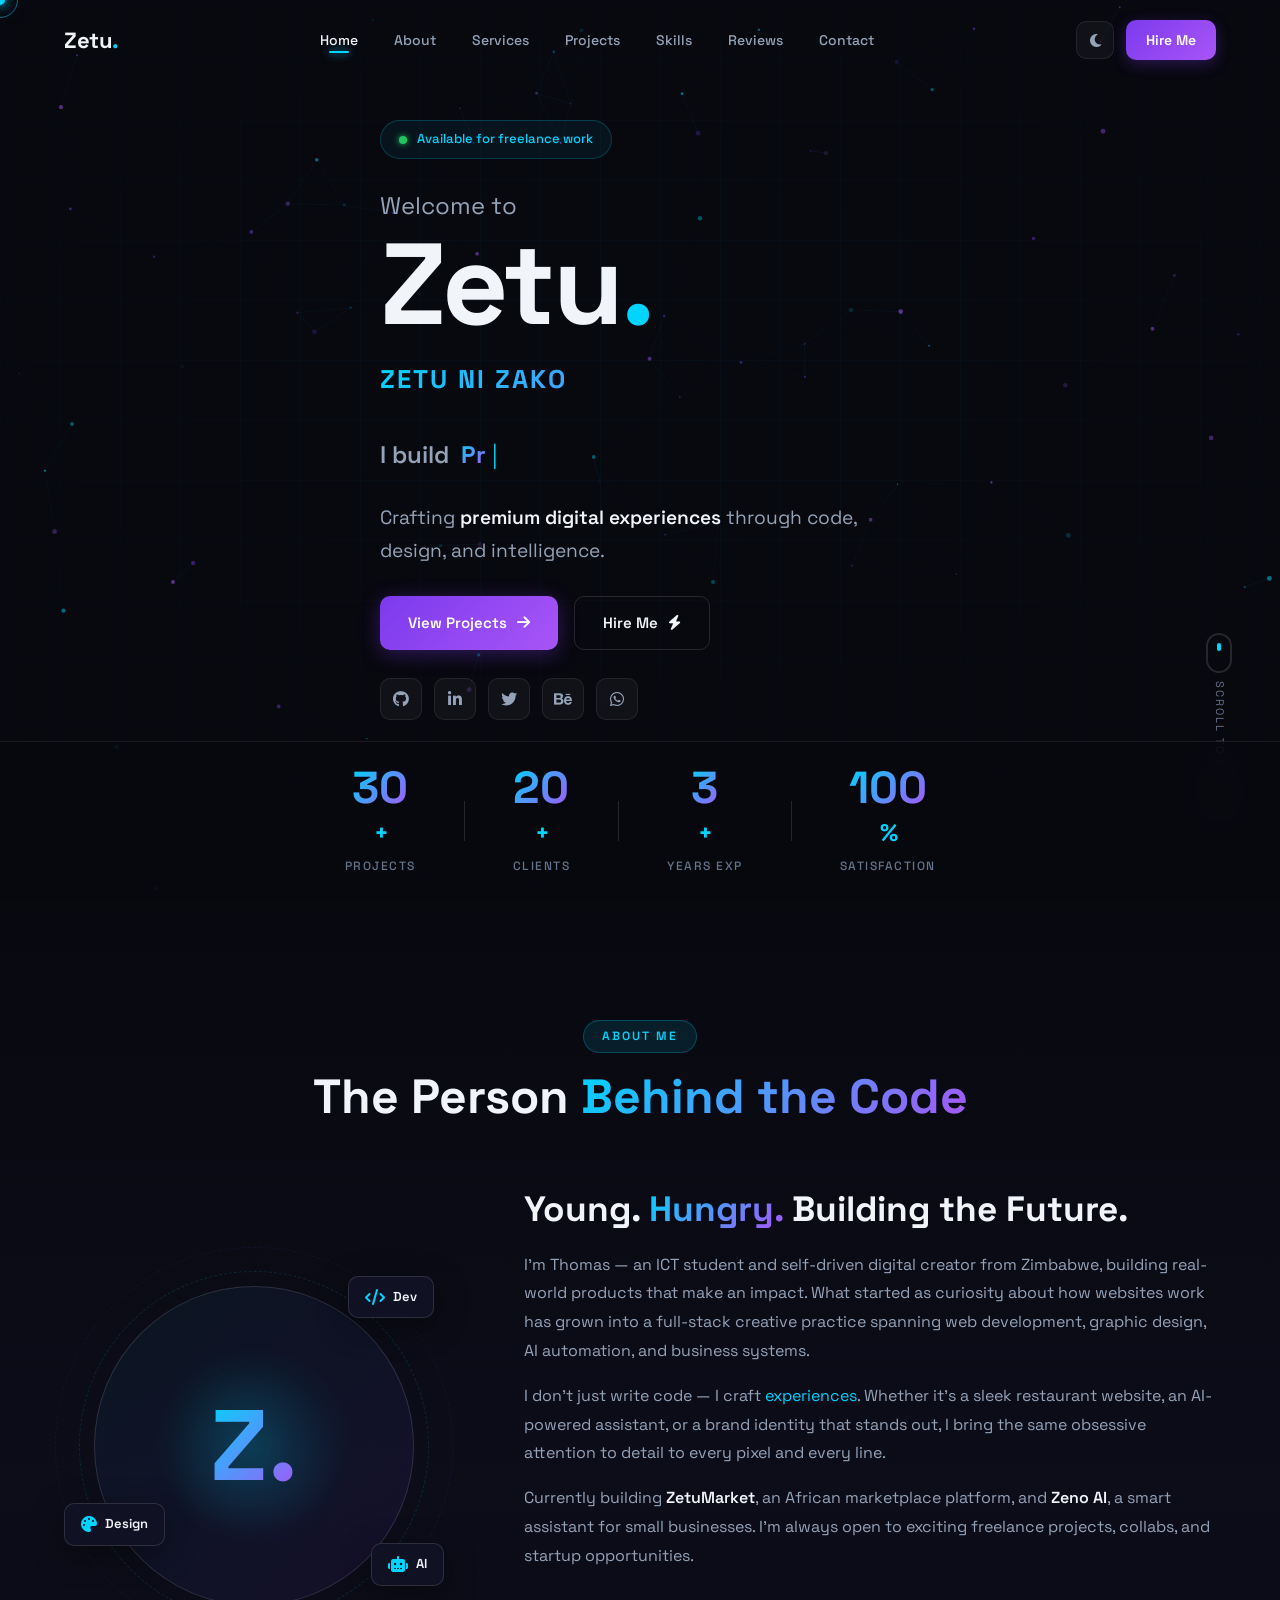
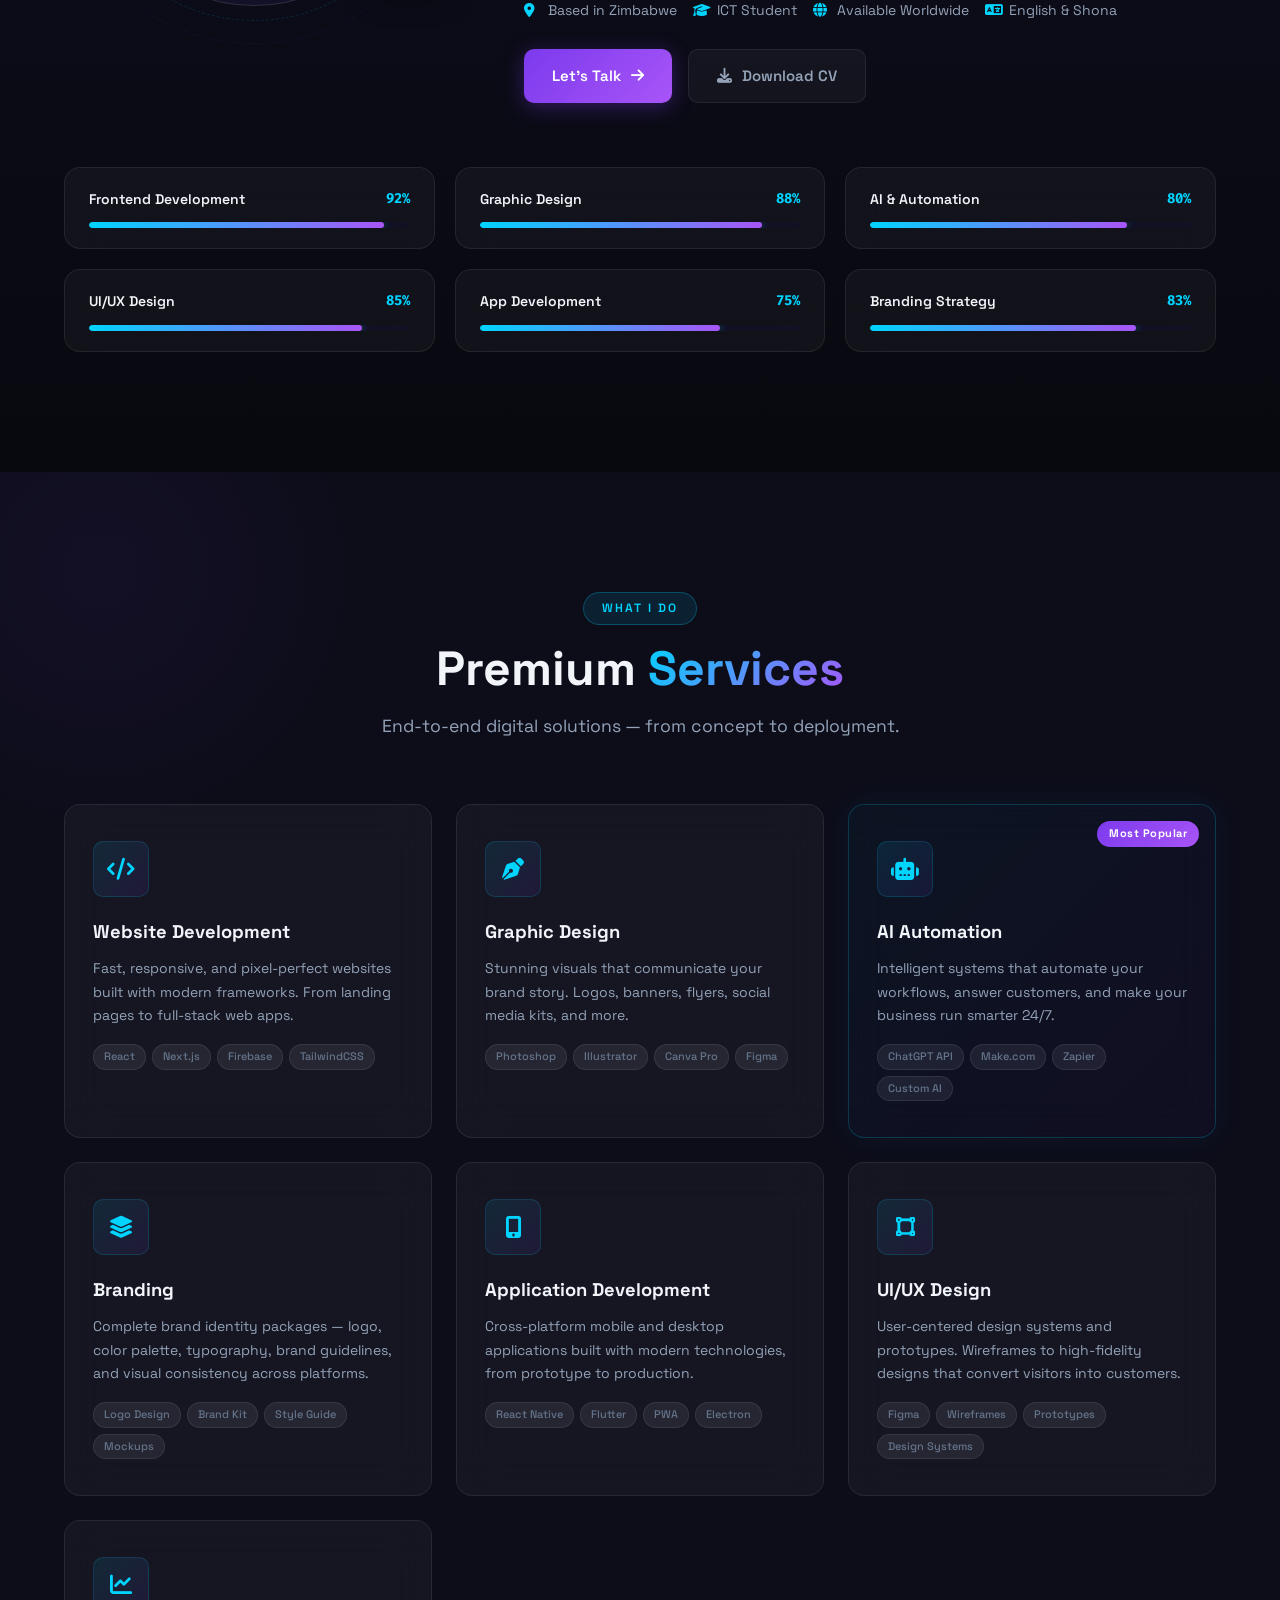
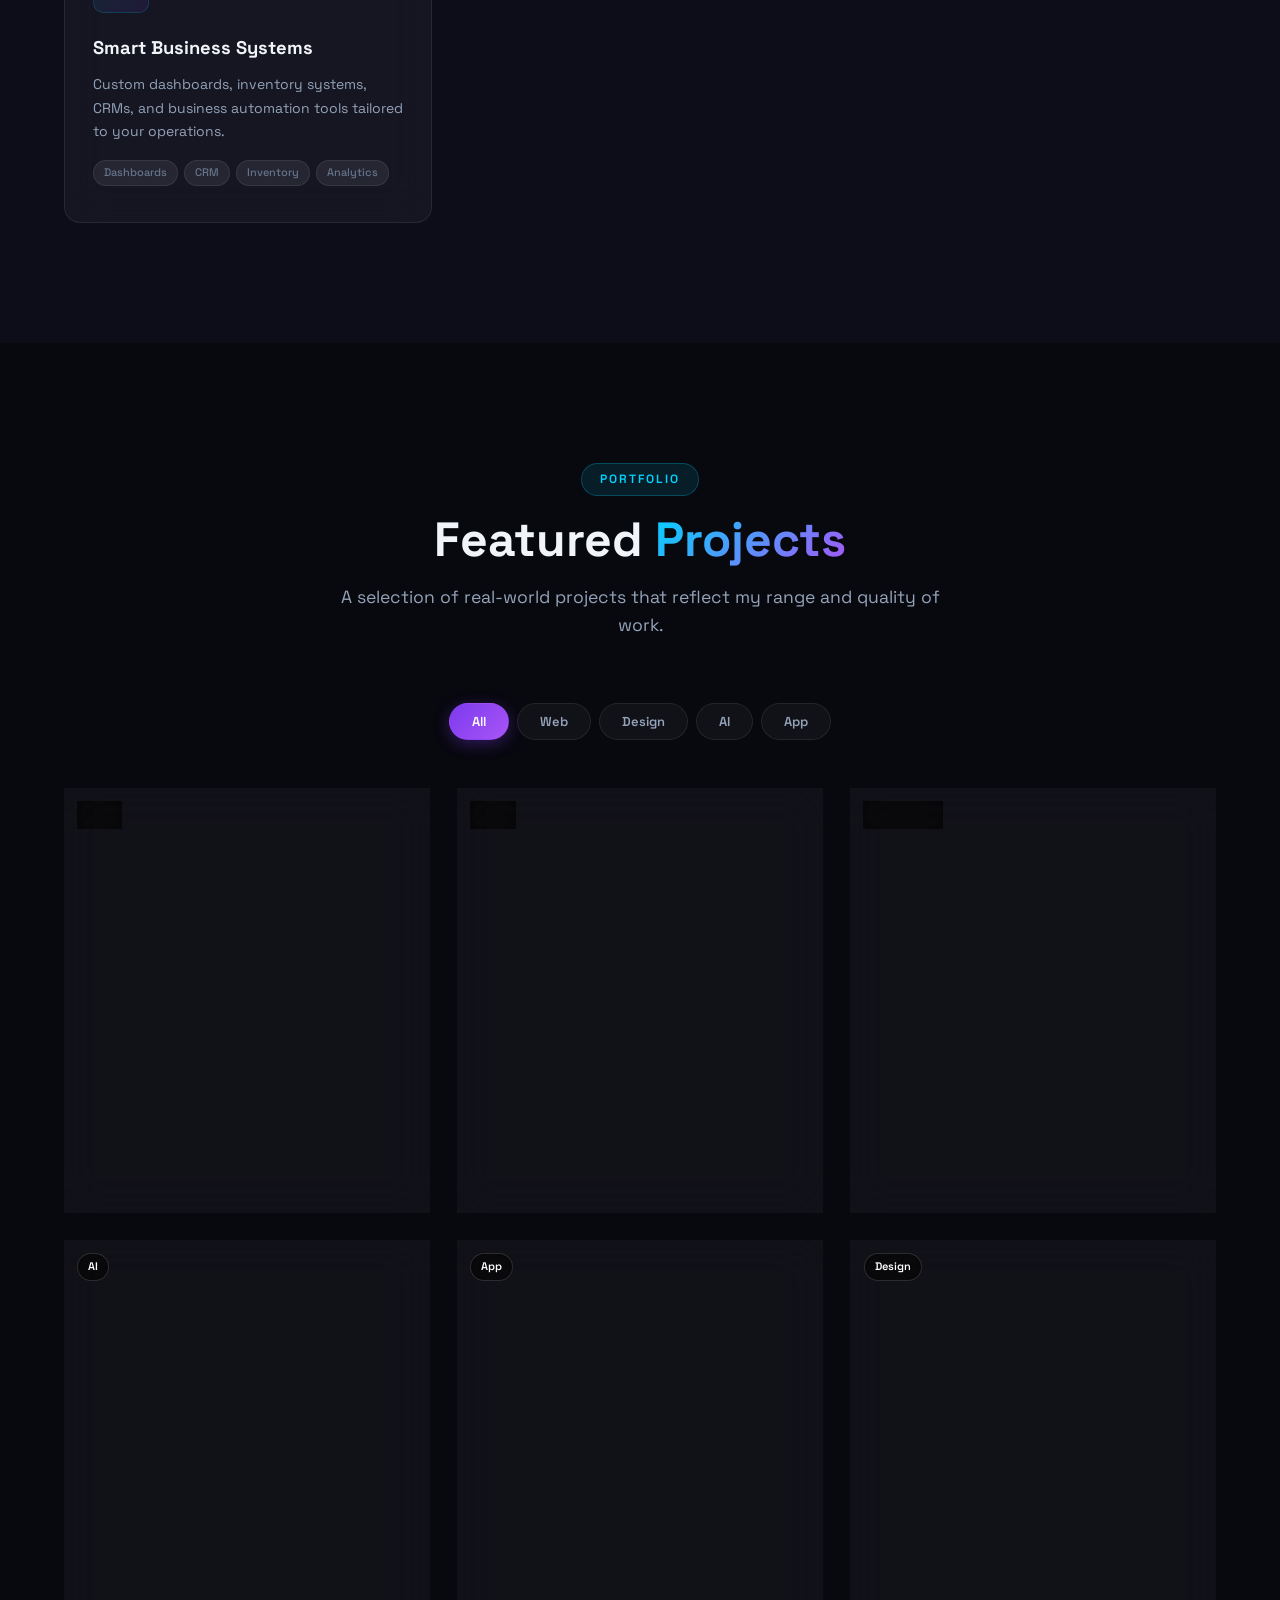
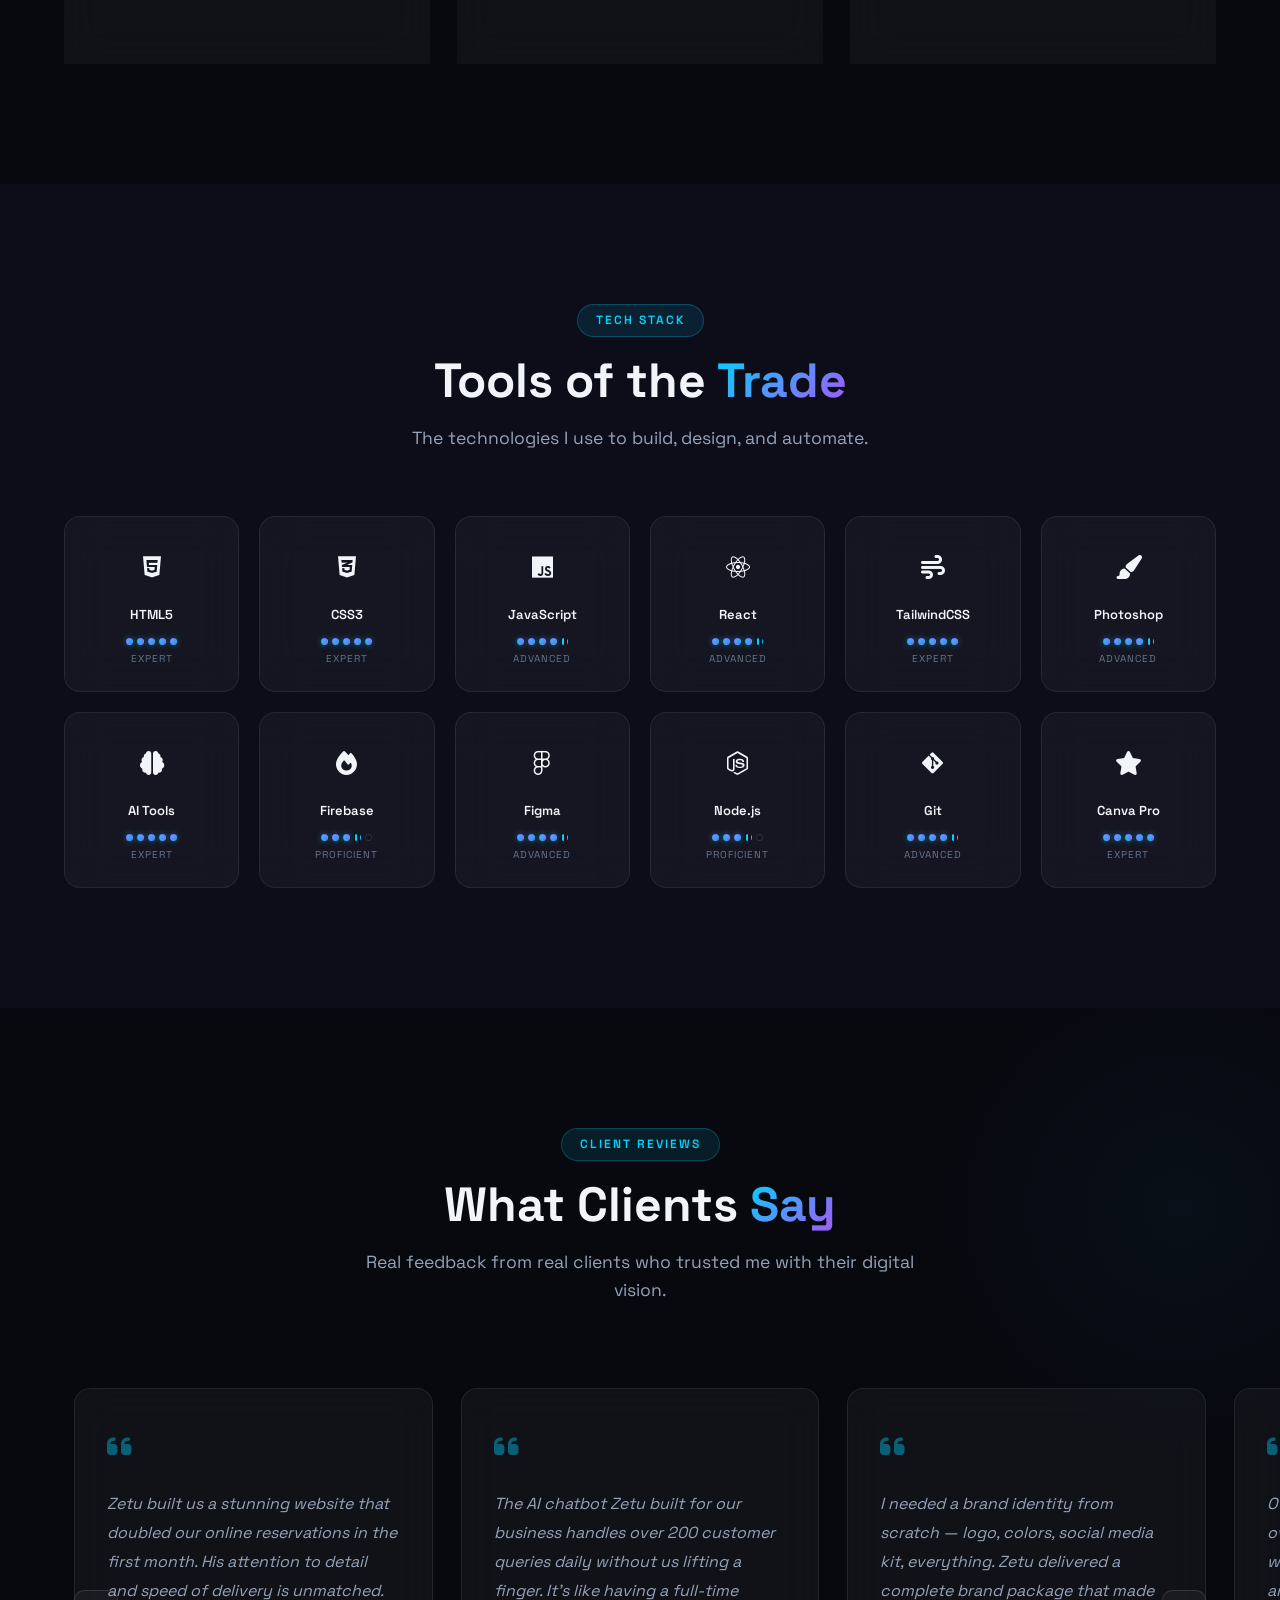
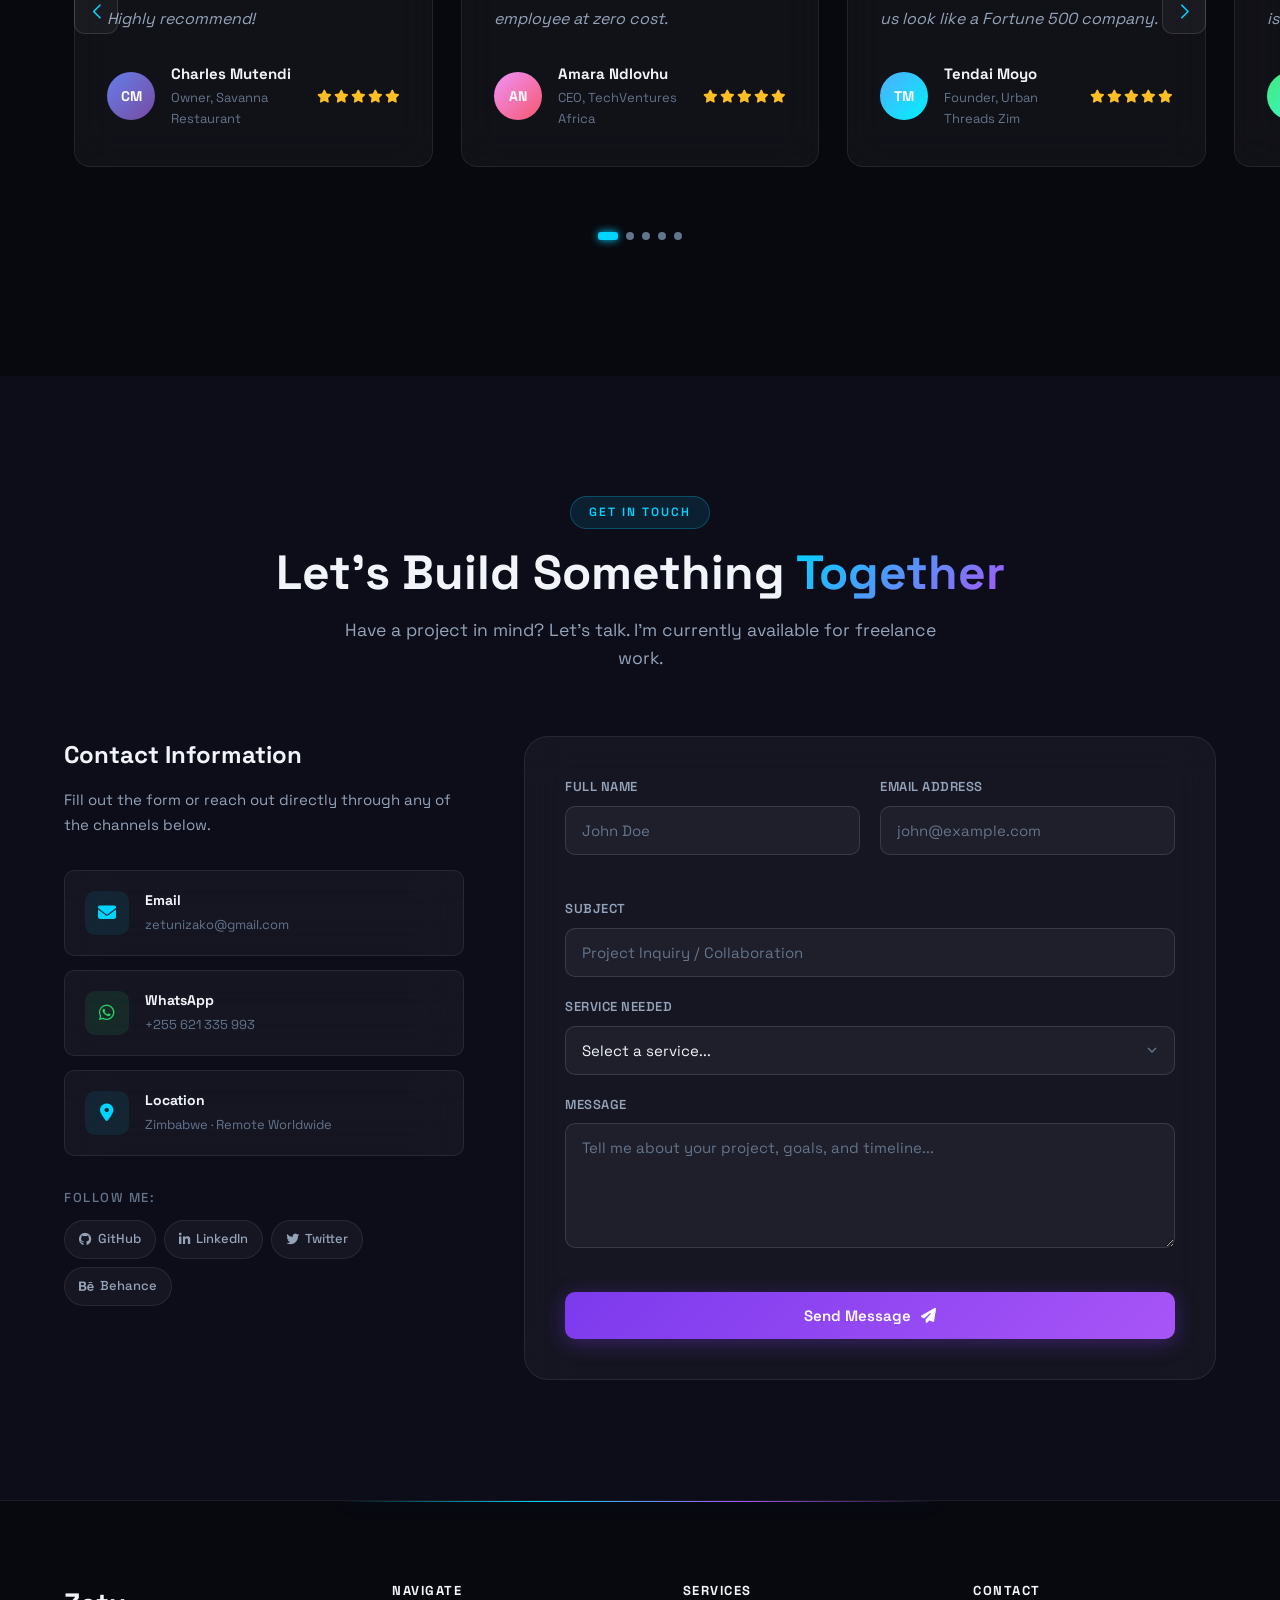
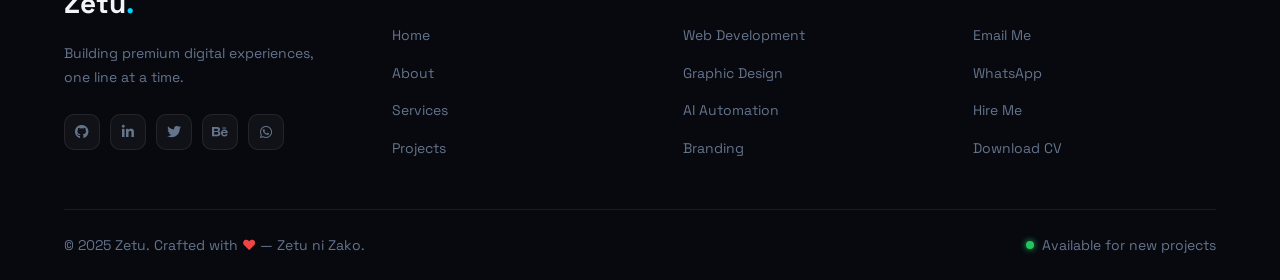
==== commit 4873f45f: "Add files via upload" ====
--- a/index.html
+++ b/index.html
@@ -431,17 +431,17 @@
             <div class="project-preview-bg restaurant"></div>
             <div class="project-overlay">
               <div class="project-links">
-                <a href="#" class="project-link-btn"><i class="fas fa-external-link-alt"></i> Live Demo</a>
-                <a href="#" class="project-link-btn outline"><i class="fab fa-github"></i> Source</a>
+                <a href="mbeya-eat/index.html" class="project-link-btn" target="_blank"><i class="fas fa-external-link-alt"></i> Live Demo</a>
+                <a href="https://github.com/zetuniz" class="project-link-btn outline" target="_blank"><i class="fab fa-github"></i> Source</a>
               </div>
             </div>
             <div class="project-category-badge">Web</div>
           </div>
           <div class="project-info">
-            <h3 class="project-title">Restaurant Website</h3>
-            <p class="project-desc">Full-featured restaurant site with online menu, reservations, and ordering system. Custom animations and mobile-first design.</p>
+            <h3 class="project-title">Mbeya Eat — Smart Restaurant</h3>
+            <p class="project-desc">Premium restaurant website with smart menu, WhatsApp ordering, real-time delivery tracking, loyalty program, and table reservations.</p>
             <div class="project-stack">
-              <span>React</span><span>TailwindCSS</span><span>Firebase</span><span>Framer Motion</span>
+              <span>HTML/CSS</span><span>JavaScript</span><span>Swiper.js</span><span>WhatsApp API</span>
             </div>
           </div>
         </div>
--- a/css/style.css
+++ b/css/style.css
@@ -1178,22 +1178,9 @@
 
 /* Project preview gradients */
 .restaurant {
-  background: linear-gradient(135deg, #1a1a2e 0%, #16213e 40%, #0f3460 100%);
-}
-.restaurant::after {
-  content: '🍽 Restaurant';
-  position: absolute;
-  inset: 0;
-  display: flex;
-  align-items: center;
-  justify-content: center;
-  font-size: 28px;
-  background: linear-gradient(135deg, #1a0533 0%, #2d1b69 50%, #11998e 100%);
-  letter-spacing: 2px;
-  color: rgba(255,255,255,0.4);
-  font-size: 13px;
-  font-weight: 600;
-  text-transform: uppercase;
+  background:
+    linear-gradient(to bottom, rgba(0,0,0,0.1) 0%, rgba(172,26,8,0.3) 100%),
+    url('https://images.unsplash.com/photo-1414235077428-338989a2e8c0?w=800&q=80&auto=format&fit=crop') center/cover no-repeat;
 }
 
 .gym {
@@ -1233,7 +1220,7 @@
   opacity: 0.4;
 }
 
-.restaurant::before { background: radial-gradient(circle at 30% 70%, rgba(255,107,107,0.3) 0%, transparent 50%), radial-gradient(circle at 70% 30%, rgba(0,212,255,0.2) 0%, transparent 50%); }
+.restaurant::before { background: none; }
 .gym::before { background: radial-gradient(circle at 50% 50%, rgba(124,58,237,0.4) 0%, transparent 60%), radial-gradient(circle at 80% 20%, rgba(239,68,68,0.3) 0%, transparent 40%); }
 .marketplace::before { background: radial-gradient(circle at 20% 80%, rgba(0,212,255,0.3) 0%, transparent 50%), radial-gradient(circle at 80% 20%, rgba(168,85,247,0.3) 0%, transparent 50%); }
 .ai-assistant::before { background: radial-gradient(circle at 50% 50%, rgba(0,212,255,0.4) 0%, transparent 60%), repeating-linear-gradient(0deg, rgba(0,212,255,0.03) 0px, rgba(0,212,255,0.03) 1px, transparent 1px, transparent 30px); }
